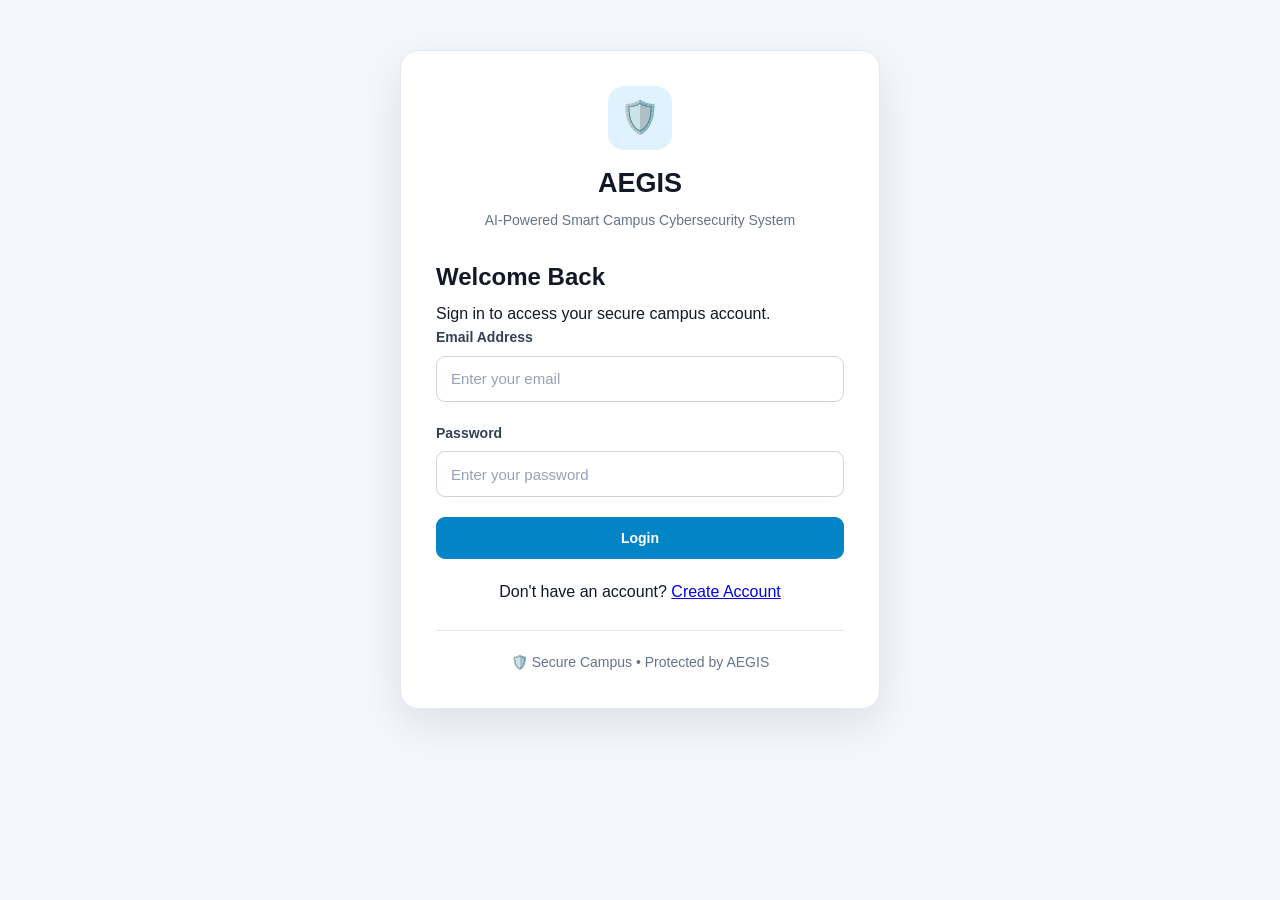
==== frontend/admin.html @ 4fd0487d "Initial AEGIS project" ====
<!DOCTYPE html>

<html lang="en">

<head>

```
<meta charset="UTF-8">

<meta
    name="viewport"
    content="width=device-width, initial-scale=1.0"
>

<title>AEGIS - Admin Dashboard</title>

<link
    rel="stylesheet"
    href="style.css"
>

<style>

    .admin-container {
        max-width: 1200px;
        margin: 30px auto;
    }

    .admin-header {
        margin-bottom: 25px;
    }

    .admin-header h1 {
        margin-bottom: 5px;
    }

    .admin-header p {
        color: #64748b;
    }

    .admin-stats {
        display: grid;

        grid-template-columns:
            repeat(4, 1fr);

        gap: 15px;

        margin-bottom: 25px;
    }

    .admin-stat {
        background: white;

        border: 1px solid #e2e8f0;

        border-radius: 12px;

        padding: 20px;

        box-shadow:
            0 5px 18px
            rgba(0,0,0,0.05);
    }

    .admin-stat-label {
        display: block;

        color: #64748b;

        font-size: 14px;

        margin-bottom: 8px;
    }

    .admin-stat-value {
        font-size: 28px;

        font-weight: 700;
    }

    .reports-table-wrapper {
        overflow-x: auto;
    }

    .reports-table {
        width: 100%;

        border-collapse: collapse;

        min-width: 850px;
    }

    .reports-table th,
    .reports-table td {

        padding: 13px;

        text-align: left;

        border-bottom:
            1px solid #e2e8f0;

        vertical-align: top;
    }

    .reports-table th {
        background: #f8fafc;

        font-size: 14px;
    }

    .reports-table td {
        font-size: 14px;
    }

    .description-cell {
        max-width: 300px;

        white-space: normal;

        line-height: 1.5;
    }

    .status-select {
        min-width: 140px;

        padding: 8px;

        border:
            1px solid #cbd5e1;

        border-radius: 7px;

        background: white;
    }

    .severity-badge,
    .status-badge {

        display: inline-block;

        padding: 5px 9px;

        border-radius: 20px;

        font-size: 12px;

        font-weight: 600;

        white-space: nowrap;
    }

    .severity-critical {
        background: #fee2e2;
        color: #991b1b;
    }

    .severity-high {
        background: #ffedd5;
        color: #9a3412;
    }

    .severity-medium {
        background: #fef3c7;
        color: #92400e;
    }

    .severity-low {
        background: #dcfce7;
        color: #166534;
    }

    .status-pending {
        background: #fef3c7;
        color: #92400e;
    }

    .status-investigating {
        background: #dbeafe;
        color: #1e40af;
    }

    .status-resolved {
        background: #dcfce7;
        color: #166534;
    }

    .status-rejected {
        background: #f1f5f9;
        color: #475569;
    }

    .action-button {
        padding: 7px 11px;

        border: none;

        border-radius: 7px;

        background: #0284c7;

        color: white;

        cursor: pointer;
    }

    .action-button:hover {
        background: #0369a1;
    }

    .action-button:disabled {
        opacity: 0.6;

        cursor: not-allowed;
    }

    .message-box {
        display: none;

        margin-bottom: 20px;

        padding: 14px;

        border-radius: 9px;
    }

    .success-message {
        background: #f0fdf4;

        border-left:
            4px solid #16a34a;

        color: #166534;
    }

    .error-message {
        background: #fef2f2;

        border-left:
            4px solid #dc2626;

        color: #991b1b;
    }

    .empty-state {
        text-align: center;

        padding: 40px;

        color: #64748b;
    }

    .quick-actions-grid {
        display: grid;

        grid-template-columns:
            repeat(3, 1fr);

        gap: 15px;
    }

    .quick-action-card {

        display: block;

        text-decoration: none;

        color: inherit;

        background: #f8fafc;

        border:
            1px solid #e2e8f0;

        border-radius: 10px;

        padding: 18px;

        transition: 0.2s;

    }

    .quick-action-card:hover {
        transform: translateY(-2px);

        border-color: #bae6fd;

        background: #eff6ff;
    }

    .quick-action-icon {
        font-size: 25px;

        margin-bottom: 8px;
    }

    @media (max-width: 850px) {

        .admin-stats {
            grid-template-columns:
                repeat(2, 1fr);
        }

        .quick-actions-grid {
            grid-template-columns: 1fr;
        }

    }

    @media (max-width: 500px) {

        .admin-stats {
            grid-template-columns: 1fr;
        }

    }

</style>
```

</head>

<body>

```
<!-- NAVIGATION -->

<nav class="navbar">

    <div class="nav-brand">

        <strong>AEGIS</strong>

    </div>


    <div class="nav-links">

        <a href="admin.html">
            Admin Dashboard
        </a>

        <a href="security-monitor.html">
            Security Monitor
        </a>

        <a href="alerts.html">
            Security Alerts
        </a>

        <a
            href="#"
            onclick="logout()"
        >
            Logout
        </a>

    </div>

</nav>


<!-- MAIN -->

<main class="container">

    <div class="admin-container">


        <!-- HEADER -->

        <div class="admin-header">

            <h1>
                🛡️ AEGIS Admin Dashboard
            </h1>

            <p>
                Monitor campus cybersecurity incidents
                and manage security reports.
            </p>

        </div>


        <!-- MESSAGE -->

        <div
            id="messageBox"
            class="message-box"
        ></div>


        <!-- STATISTICS -->

        <div class="admin-stats">


            <div class="admin-stat">

                <span class="admin-stat-label">
                    Total Reports
                </span>

                <div
                    id="totalReports"
                    class="admin-stat-value"
                >
                    0
                </div>

            </div>


            <div class="admin-stat">

                <span class="admin-stat-label">
                    Pending
                </span>

                <div
                    id="pendingReports"
                    class="admin-stat-value"
                >
                    0
                </div>

            </div>


            <div class="admin-stat">

                <span class="admin-stat-label">
                    High / Critical
                </span>

                <div
                    id="highReports"
                    class="admin-stat-value"
                >
                    0
                </div>

            </div>


            <div class="admin-stat">

                <span class="admin-stat-label">
                    Resolved
                </span>

                <div
                    id="resolvedReports"
                    class="admin-stat-value"
                >
                    0
                </div>

            </div>

        </div>


        <!-- QUICK ACTIONS -->

        <div class="card">

            <h2>
                Quick Actions
            </h2>


            <div class="quick-actions-grid">


                <a
                    href="security-monitor.html"
                    class="quick-action-card"
                >

                    <div class="quick-action-icon">
                        📊
                    </div>

                    <strong>
                        Security Monitor
                    </strong>

                    <p>
                        Monitor login events,
                        failed attempts and
                        security activity.
                    </p>

                </a>


                <a
                    href="alerts.html"
                    class="quick-action-card"
                >

                    <div class="quick-action-icon">
                        🔔
                    </div>

                    <strong>
                        Security Alerts
                    </strong>

                    <p>
                        Review security alerts
                        and threat notifications.
                    </p>

                </a>


                <a
                    href="dashboard.html"
                    class="quick-action-card"
                >

                    <div class="quick-action-icon">
                        👤
                    </div>

                    <strong>
                        Student Dashboard
                    </strong>

                    <p>
                        Open the student-facing
                        AEGIS dashboard.
                    </p>

                </a>

            </div>

        </div>


        <!-- INCIDENT REPORTS -->

        <div class="card">

            <div
                style="
                display:flex;
                justify-content:space-between;
                align-items:center;
                gap:10px;
                flex-wrap:wrap;
                "
            >

                <div>

                    <h2>
                        Incident Reports
                    </h2>

                    <p>
                        Review and manage reported
                        cybersecurity incidents.
                    </p>

                </div>


                <button
                    class="btn btn-primary"
                    onclick="loadReports()"
                >
                    🔄 Refresh
                </button>

            </div>


            <br>


            <div class="reports-table-wrapper">

                <table class="reports-table">

                    <thead>

                        <tr>

                            <th>
                                ID
                            </th>

                            <th>
                                User ID
                            </th>

                            <th>
                                Threat Type
                            </th>

                            <th>
                                Description
                            </th>

                            <th>
                                Severity
                            </th>

                            <th>
                                Status
                            </th>

                            <th>
                                Action
                            </th>

                        </tr>

                    </thead>


                    <tbody
                        id="reportsTableBody"
                    >

                        <tr>

                            <td
                                colspan="7"
                                class="empty-state"
                            >
                                Loading reports...
                            </td>

                        </tr>

                    </tbody>

                </table>

            </div>

        </div>


    </div>

</main>


<!-- FOOTER -->

<footer class="footer">

    <p>
        AEGIS — AI-Powered Smart Campus Cybersecurity System
    </p>

</footer>


<!-- JAVASCRIPT -->

<script>


    /* =========================================
       BACKEND
    ========================================= */

    const API_URL =
        "http://127.0.0.1:8000";


    /* =========================================
       ADMIN LOGIN CHECK
    ========================================= */

    const storedUser =
        localStorage.getItem(
            "aegisUser"
        );


    if (!storedUser) {

        window.location.href =
            "login.html";

    }


    let currentUser = null;


    try {

        currentUser =
            JSON.parse(
                storedUser
            );

    }

    catch (error) {

        localStorage.removeItem(
            "aegisUser"
        );

        localStorage.removeItem(
            "aegisUserId"
        );

        window.location.href =
            "login.html";

    }


    if (
        currentUser &&
        currentUser.role !== "admin"
    ) {

        alert(
            "Administrator access required."
        );

        window.location.href =
            "dashboard.html";

    }


    /* =========================================
       MESSAGE
    ========================================= */

    function showMessage(
        text,
        type
    ) {

        const box =
            document.getElementById(
                "messageBox"
            );


        box.style.display =
            "block";


        box.className =
            "message-box " +
            (
                type === "success"
                    ? "success-message"
                    : "error-message"
            );


        box.innerHTML =
            text;


        setTimeout(
            function() {

                box.style.display =
                    "none";

            },
            4000
        );

    }


    /* =========================================
       ESCAPE HTML
    ========================================= */

    function escapeHTML(value) {

        return String(value)

            .replace(
                /&/g,
                "&amp;"
            )

            .replace(
                /</g,
                "&lt;"
            )

            .replace(
                />/g,
                "&gt;"
            )

            .replace(
                /"/g,
                "&quot;"
            )

            .replace(
                /'/g,
                "&#039;"
            );

    }


    /* =========================================
       SEVERITY CLASS
    ========================================= */

    function getSeverityClass(
        severity
    ) {

        return (
            "severity-" +
            String(severity || "medium")
                .toLowerCase()
        );

    }


    /* =========================================
       STATUS CLASS
    ========================================= */

    function getStatusClass(
        status
    ) {

        return (
            "status-" +
            String(status || "pending")
                .toLowerCase()
                .replace(
                    /\s+/g,
                    "-"
                )
        );

    }


    /* =========================================
       LOAD REPORTS
    ========================================= */

    async function loadReports() {

        const tbody =
            document.getElementById(
                "reportsTableBody"
            );


        tbody.innerHTML = `

            <tr>

                <td
                    colspan="7"
                    class="empty-state"
                >
                    Loading incident reports...
                </td>

            </tr>

        `;


        try {


            const response =
                await fetch(
                    `${API_URL}/threat-reports`
                );


            const data =
                await response.json();


            if (!response.ok) {

                throw new Error(
                    data.detail ||
                    "Failed to load reports."
                );

            }


            const reports =
                Array.isArray(data)
                    ? data
                    : (
                        data.reports || []
                    );


            updateStatistics(
                reports
            );


            renderReports(
                reports
            );


        }

        catch (error) {

            console.error(
                "Load reports error:",
                error
            );


            tbody.innerHTML = `

                <tr>

                    <td
                        colspan="7"
                        class="empty-state"
                    >
                        ❌ Unable to load reports.
                        Make sure the AEGIS backend is running.
                    </td>

                </tr>

            `;


            showMessage(
                escapeHTML(
                    error.message
                ),
                "error"
            );

        }

    }


    /* =========================================
       UPDATE STATISTICS
    ========================================= */

    function updateStatistics(
        reports
    ) {


        const total =
            reports.length;


        const pending =
            reports.filter(
                report =>
                    String(
                        report.status
                    ).toLowerCase()
                    === "pending"
            ).length;


        const high =
            reports.filter(
                report => {

                    const severity =
                        String(
                            report.severity ||
                            ""
                        ).toLowerCase();

                    return (
                        severity === "high" ||
                        severity === "critical"
                    );

                }
            ).length;


        const resolved =
            reports.filter(
                report =>
                    String(
                        report.status
                    ).toLowerCase()
                    === "resolved"
            ).length;


        document.getElementById(
            "totalReports"
        ).textContent = total;


        document.getElementById(
            "pendingReports"
        ).textContent = pending;


        document.getElementById(
            "highReports"
        ).textContent = high;


        document.getElementById(
            "resolvedReports"
        ).textContent = resolved;

    }


    /* =========================================
       RENDER REPORTS
    ========================================= */

    function renderReports(
        reports
    ) {


        const tbody =
            document.getElementById(
                "reportsTableBody"
            );


        if (
            !reports ||
            reports.length === 0
        ) {

            tbody.innerHTML = `

                <tr>

                    <td
                        colspan="7"
                        class="empty-state"
                    >
                        No incident reports found.
                    </td>

                </tr>

            `;

            return;

        }


        reports.sort(
            function(a, b) {

                return (
                    Number(b.id || 0) -
                    Number(a.id || 0)
                );

            }
        );


        tbody.innerHTML =
            reports.map(
                function(report) {


                    const id =
                        report.id ??
                        report.report_id ??
                        "";


                    const userId =
                        report.user_id ??
                        report.userId ??
                        "";


                    const threatType =
                        report.threat_type ??
                        report.threatType ??
                        "Unknown";


                    const description =
                        report.description ??
                        "No description";


                    const severity =
                        report.severity ??
                        "Medium";


                    const status =
                        report.status ??
                        "Pending";


                    return `

                        <tr>

                            <td>
                                <strong>
                                    #${escapeHTML(
                                        String(id)
                                    )}
                                </strong>
                            </td>


                            <td>
                                ${escapeHTML(
                                    String(userId)
                                )}
                            </td>


                            <td>
                                ${escapeHTML(
                                    String(
                                        threatType
                                    )
                                )}
                            </td>


                            <td
                                class="description-cell"
                            >
                                ${escapeHTML(
                                    String(
                                        description
                                    )
                                )}
                            </td>


                            <td>

                                <span
                                    class="severity-badge ${getSeverityClass(
                                        severity
                                    )}"
                                >
                                    ${escapeHTML(
                                        String(
                                            severity
                                        )
                                    )}
                                </span>

                            </td>


                            <td>

                                <span
                                    class="status-badge ${getStatusClass(
                                        status
                                    )}"
                                >
                                    ${escapeHTML(
                                        String(
                                            status
                                        )
                                    )}
                                </span>

                            </td>


                            <td>

                                <select
                                    class="status-select"
                                    id="status-${escapeHTML(
                                        String(id)
                                    )}"
                                >

                                    <option
                                        value="Pending"
                                        ${
                                            String(
                                                status
                                            ).toLowerCase()
                                            === "pending"
                                                ? "selected"
                                                : ""
                                        }
                                    >
                                        Pending
                                    </option>


                                    <option
                                        value="Investigating"
                                        ${
                                            String(
                                                status
                                            ).toLowerCase()
                                            === "investigating"
                                                ? "selected"
                                                : ""
                                        }
                                    >
                                        Investigating
                                    </option>


                                    <option
                                        value="Resolved"
                                        ${
                                            String(
                                                status
                                            ).toLowerCase()
                                            === "resolved"
                                                ? "selected"
                                                : ""
                                        }
                                    >
                                        Resolved
                                    </option>


                                    <option
                                        value="Rejected"
                                        ${
                                            String(
                                                status
                                            ).toLowerCase()
                                            === "rejected"
                                                ? "selected"
                                                : ""
                                        }
                                    >
                                        Rejected
                                    </option>

                                </select>


                                <br><br>


                                <button
                                    class="action-button"
                                    onclick="updateStatus(${Number(id)})"
                                >
                                    Update
                                </button>

                            </td>

                        </tr>

                    `;

                }
            )
            .join("");

    }


    /* =========================================
       UPDATE STATUS
    ========================================= */

    async function updateStatus(
        reportId
    ) {


        const select =
            document.getElementById(
                `status-${reportId}`
            );


        if (!select) {

            return;

        }


        const newStatus =
            select.value;


        try {


            const response =
                await fetch(
                    `${API_URL}/threat-report/${reportId}/status?status=${encodeURIComponent(newStatus)}`,
                    {
                        method: "PUT"
                    }
                );


            const data =
                await response.json();


            if (!response.ok) {

                throw new Error(
                    data.detail ||
                    "Failed to update report status."
                );

            }


            showMessage(
                `✅ Report #${reportId} status updated to ${escapeHTML(newStatus)}.`,
                "success"
            );


            await loadReports();


        }

        catch (error) {

            console.error(
                "Update status error:",
                error
            );


            showMessage(
                `❌ ${escapeHTML(error.message)}`,
                "error"
            );

        }

    }


    /* =========================================
       LOGOUT
    ========================================= */

    function logout() {

        localStorage.removeItem(
            "aegisUser"
        );


        localStorage.removeItem(
            "aegisUserId"
        );


        window.location.href =
            "login.html";

    }


    /* =========================================
       INITIAL LOAD
    ========================================= */

    loadReports();

</script>
```

</body>

</html>
---- frontend/style.css ----
/* =========================================
   AEGIS - GLOBAL STYLE
========================================= */

* {
    margin: 0;
    padding: 0;
    box-sizing: border-box;
}

html {
    scroll-behavior: smooth;
}

body {
    font-family:
        "Segoe UI",
        Arial,
        sans-serif;

    background: #f4f7fb;

    color: #111827;

    min-height: 100vh;

    line-height: 1.6;
}


/* =========================================
   VARIABLES
========================================= */

:root {

    --primary: #0284c7;
    --primary-dark: #0369a1;
    --primary-light: #38bdf8;

    --navy: #111827;

    --background: #f4f7fb;
    --card: #ffffff;

    --text: #111827;
    --text-secondary: #64748b;

    --border: #e2e8f0;

    --success: #16a34a;
    --danger: #dc2626;
    --warning: #d97706;

    --shadow:
        0 10px 30px rgba(15, 23, 42, 0.08);

    --radius: 14px;
}


/* =========================================
   NAVBAR
========================================= */

.navbar {

    width: 100%;

    background: #ffffff;

    border-bottom:
        1px solid var(--border);

    position: sticky;

    top: 0;

    z-index: 1000;
}


.nav-container {

    width: min(
        1200px,
        calc(100% - 40px)
    );

    min-height: 70px;

    margin: auto;

    display: flex;

    align-items: center;

    justify-content: space-between;

    gap: 25px;
}


.logo {

    color: var(--navy);

    text-decoration: none;

    font-size: 22px;

    font-weight: 800;

    white-space: nowrap;
}


.nav-links {

    display: flex;

    align-items: center;

    justify-content: flex-end;

    gap: 8px;

    flex-wrap: wrap;
}


.nav-links a {

    text-decoration: none;

    color: #475569;

    font-size: 14px;

    font-weight: 600;

    padding: 9px 12px;

    border-radius: 8px;

    transition: 0.2s;
}


.nav-links a:hover {

    color: var(--primary);

    background: #f0f9ff;
}


.nav-links a.active {

    color: var(--primary);

    background: #e0f2fe;
}


/* =========================================
   CONTAINER
========================================= */

.container {

    width: min(
        1200px,
        calc(100% - 40px)
    );

    margin: 0 auto;
}


/* =========================================
   MAIN
========================================= */

main {

    min-height: calc(
        100vh - 140px
    );
}


/* =========================================
   PAGE HEADER
========================================= */

.page-header {

    padding: 45px 0 30px;
}


.page-header h1 {

    font-size: 34px;

    line-height: 1.2;

    margin-bottom: 10px;
}


.page-header p {

    color: var(--text-secondary);

    max-width: 760px;

    font-size: 16px;
}


/* =========================================
   HEADINGS
========================================= */

h1,
h2,
h3,
h4 {

    color: var(--text);

    line-height: 1.3;
}


h2 {

    font-size: 24px;

    margin-bottom: 8px;
}


h3 {

    font-size: 18px;

    margin-bottom: 8px;
}


h4 {

    font-size: 16px;

    margin:
        20px 0 8px;
}


.text-secondary {

    color:
        var(--text-secondary);
}


/* =========================================
   CARD
========================================= */

.card {

    background:
        var(--card);

    border:
        1px solid var(--border);

    border-radius:
        var(--radius);

    padding: 28px;

    margin-bottom: 25px;

    box-shadow:
        var(--shadow);
}


.section-header {

    display: flex;

    justify-content: space-between;

    align-items: flex-start;

    gap: 20px;

    margin-bottom: 22px;
}


/* =========================================
   FORMS
========================================= */

.form-group {

    margin-bottom: 20px;
}


.form-group label {

    display: block;

    margin-bottom: 7px;

    font-size: 14px;

    font-weight: 700;

    color: #334155;
}


input,
textarea,
select {

    width: 100%;

    border:
        1px solid #cbd5e1;

    border-radius: 9px;

    background: #ffffff;

    color: #111827;

    font-size: 15px;

    padding: 12px 14px;

    outline: none;

    transition:
        border-color 0.2s,
        box-shadow 0.2s;
}


input {

    min-height: 46px;
}


textarea {

    min-height: 130px;

    resize: vertical;
}


select {

    min-height: 46px;
}


input:focus,
textarea:focus,
select:focus {

    border-color:
        var(--primary);

    box-shadow:
        0 0 0 3px
        rgba(2, 132, 199, 0.12);
}


input::placeholder,
textarea::placeholder {

    color: #94a3b8;
}


/* =========================================
   BUTTONS
========================================= */

.btn {

    display: inline-flex;

    align-items: center;

    justify-content: center;

    gap: 7px;

    min-height: 42px;

    padding:
        9px 17px;

    border-radius: 9px;

    border: 1px solid transparent;

    font-size: 14px;

    font-weight: 700;

    text-decoration: none;

    cursor: pointer;

    transition: 0.2s;

    white-space: nowrap;
}


.btn:disabled {

    opacity: 0.6;

    cursor: not-allowed;
}


.btn-primary {

    background:
        var(--primary);

    color: #ffffff;

    border-color:
        var(--primary);
}


.btn-primary:hover {

    background:
        var(--primary-dark);

    border-color:
        var(--primary-dark);
}


.btn-outline {

    background: #ffffff;

    color:
        var(--primary);

    border-color:
        #bae6fd;
}


.btn-outline:hover {

    background:
        #f0f9ff;
}


.btn-full {

    width: 100%;
}


/* =========================================
   STATS
========================================= */

.stats-grid {

    display: grid;

    grid-template-columns:
        repeat(4, 1fr);

    gap: 16px;

    margin-bottom: 25px;
}


.stat-card {

    background:
        #ffffff;

    border:
        1px solid var(--border);

    border-radius:
        12px;

    padding: 20px;

    min-width: 0;
}


.stat-label {

    display: block;

    color:
        var(--text-secondary);

    font-size: 13px;

    font-weight: 600;

    margin-bottom: 6px;
}


.stat-card strong {

    font-size: 21px;

    word-break: break-word;
}


/* =========================================
   QUICK ACTIONS
========================================= */

.quick-actions {

    display: grid;

    grid-template-columns:
        repeat(4, 1fr);

    gap: 16px;

    margin:
        15px 0 35px;
}


.quick-action {

    display: block;

    background: #ffffff;

    border:
        1px solid var(--border);

    border-radius:
        var(--radius);

    padding: 22px;

    text-decoration: none;

    color: var(--text);

    transition:
        transform 0.2s,
        box-shadow 0.2s,
        border-color 0.2s;

    box-shadow:
        0 4px 15px
        rgba(15, 23, 42, 0.04);
}


.quick-action:hover {

    transform:
        translateY(-3px);

    border-color:
        #bae6fd;

    box-shadow:
        var(--shadow);
}


.quick-action-icon {

    display: block;

    font-size: 30px;

    margin-bottom: 12px;
}


.quick-action strong {

    display: block;

    font-size: 17px;

    margin-bottom: 5px;
}


.quick-action p {

    color:
        var(--text-secondary);

    font-size: 14px;
}


/* =========================================
   REPORT CARD
========================================= */

.report-card {

    border:
        1px solid var(--border);

    border-radius:
        12px;

    padding: 20px;

    margin-bottom: 15px;

    background:
        #ffffff;
}


.report-box {

    background:
        #f8fafc;

    border:
        1px solid var(--border);

    border-radius:
        10px;

    padding: 17px;

    margin-top: 15px;
}


.report-box p {

    margin-top: 5px;

    color:
        #475569;
}


/* =========================================
   SEVERITY
========================================= */

.severity {

    display: inline-flex;

    align-items: center;

    justify-content: center;

    padding:
        5px 11px;

    border-radius:
        999px;

    font-size: 12px;

    font-weight: 800;

    white-space: nowrap;
}


.severity.critical {

    color:
        #991b1b;

    background:
        #fee2e2;
}


.severity.high {

    color:
        #9a3412;

    background:
        #ffedd5;
}


.severity.medium {

    color:
        #92400e;

    background:
        #fef3c7;
}


.severity.low {

    color:
        #166534;

    background:
        #dcfce7;
}


.severity.unknown {

    color:
        #475569;

    background:
        #f1f5f9;
}


/* =========================================
   STATUS
========================================= */

.status {

    display: inline-flex;

    padding:
        5px 10px;

    border-radius:
        999px;

    font-size: 12px;

    font-weight: 700;
}


.status.pending {

    background:
        #fef3c7;

    color:
        #92400e;
}


.status.resolved {

    background:
        #dcfce7;

    color:
        #166534;
}


/* =========================================
   MESSAGE
========================================= */

.message {

    padding:
        12px 15px;

    border-radius:
        9px;

    margin-top: 18px;

    font-size: 14px;

    font-weight: 600;
}


.message.success {

    color:
        #166534;

    background:
        #dcfce7;

    border:
        1px solid #bbf7d0;
}


.message.error {

    color:
        #991b1b;

    background:
        #fee2e2;

    border:
        1px solid #fecaca;
}


/* =========================================
   ALERT BOX
========================================= */

.alert-box {

    padding:
        15px 17px;

    border-radius:
        10px;

    margin:
        18px 0;
}


.alert-box.warning {

    background:
        #fffbeb;

    border:
        1px solid #fde68a;

    color:
        #78350f;
}


.alert-box p {

    margin-top: 5px;
}


/* =========================================
   EMPTY
========================================= */

.empty {

    text-align: center;

    padding:
        35px 20px;

    color:
        var(--text-secondary);

    border:
        1px dashed #cbd5e1;

    border-radius:
        10px;

    background:
        #f8fafc;
}


.empty p {

    margin-bottom: 15px;
}


/* =========================================
   AUTH PAGE
========================================= */

.auth-page {

    min-height:
        calc(100vh - 140px);

    display: flex;

    justify-content: center;

    align-items: flex-start;

    padding:
        50px 20px;
}


.auth-card {

    width: 100%;

    max-width: 480px;

    background:
        #ffffff;

    border:
        1px solid var(--border);

    border-radius:
        18px;

    padding:
        35px;

    box-shadow:
        0 15px 45px
        rgba(15, 23, 42, 0.10);
}


.auth-header {

    text-align: center;

    margin-bottom: 30px;
}


.auth-icon {

    width: 64px;

    height: 64px;

    margin:
        0 auto 16px;

    display: flex;

    align-items: center;

    justify-content: center;

    border-radius:
        16px;

    background:
        #e0f2fe;

    font-size: 32px;
}


.auth-header h1 {

    font-size: 27px;

    margin-bottom: 8px;
}


.auth-header p {

    color:
        var(--text-secondary);

    font-size: 14px;
}


.auth-footer {

    text-align: center;

    margin-top: 25px;

    padding-top: 20px;

    border-top:
        1px solid var(--border);
}


.auth-footer p {

    color:
        var(--text-secondary);

    font-size: 14px;
}


.auth-footer a {

    color:
        var(--primary);

    font-weight: 700;

    text-decoration: none;
}


.auth-footer a:hover {

    text-decoration: underline;
}


/* =========================================
   HERO
========================================= */

.hero {

    padding:
        80px 0;

    text-align: center;
}


.hero h1 {

    font-size:
        clamp(38px, 6vw, 64px);

    margin-bottom: 18px;
}


.hero p {

    max-width: 760px;

    margin:
        0 auto 28px;

    color:
        var(--text-secondary);

    font-size: 18px;
}


.hero-actions {

    display: flex;

    justify-content: center;

    gap: 12px;

    flex-wrap: wrap;
}


/* =========================================
   FEATURES
========================================= */

.security-grid {

    display: grid;

    grid-template-columns:
        repeat(3, 1fr);

    gap: 18px;

    margin:
        30px 0 50px;
}


.feature-card {

    background:
        #ffffff;

    border:
        1px solid var(--border);

    border-radius:
        var(--radius);

    padding: 25px;

    box-shadow:
        0 4px 15px
        rgba(15, 23, 42, 0.04);
}


.feature-card-icon {

    font-size: 30px;

    margin-bottom: 12px;
}


/* =========================================
   FOOTER
========================================= */

.footer {

    background:
        var(--navy);

    color:
        #cbd5e1;

    margin-top:
        45px;

    padding:
        28px 0;

    text-align: center;

    font-size: 13px;
}


.footer p {

    margin:
        4px 0;
}


/* =========================================
   LISTS
========================================= */

ul {

    padding-left: 22px;
}


li {

    margin-bottom: 7px;

    color:
        #475569;
}


/* =========================================
   RESPONSIVE - TABLET
========================================= */

@media (max-width: 900px) {

    .stats-grid {

        grid-template-columns:
            repeat(2, 1fr);

    }


    .quick-actions {

        grid-template-columns:
            repeat(2, 1fr);

    }


    .security-grid {

        grid-template-columns:
            repeat(2, 1fr);

    }


    .nav-container {

        flex-direction: column;

        padding:
            15px 0;

    }


    .nav-links {

        justify-content: center;

    }

}


/* =========================================
   RESPONSIVE - MOBILE
========================================= */

@media (max-width: 600px) {

    .container {

        width:
            calc(100% - 24px);

    }


    .nav-container {

        width:
            calc(100% - 24px);

    }


    .nav-links {

        width: 100%;

        gap: 4px;

    }


    .nav-links a {

        font-size: 12px;

        padding:
            7px 8px;

    }


    .nav-links .btn {

        font-size: 12px;

        padding:
            7px 10px;

    }


    .page-header {

        padding:
            30px 0 20px;

    }


    .page-header h1 {

        font-size: 27px;

    }


    .card {

        padding: 20px;

    }


    .section-header {

        flex-direction: column;

    }


    .stats-grid {

        grid-template-columns:
            1fr;

    }


    .quick-actions {

        grid-template-columns:
            1fr;

    }


    .security-grid {

        grid-template-columns:
            1fr;

    }


    .auth-page {

        padding:
            25px 12px;

    }


    .auth-card {

        padding:
            25px 20px;

        border-radius:
            14px;

    }


    .auth-header h1 {

        font-size: 24px;

    }


    .hero {

        padding:
            50px 0;

    }


    .hero h1 {

        font-size: 38px;

    }


    .hero p {

        font-size: 15px;

    }

}
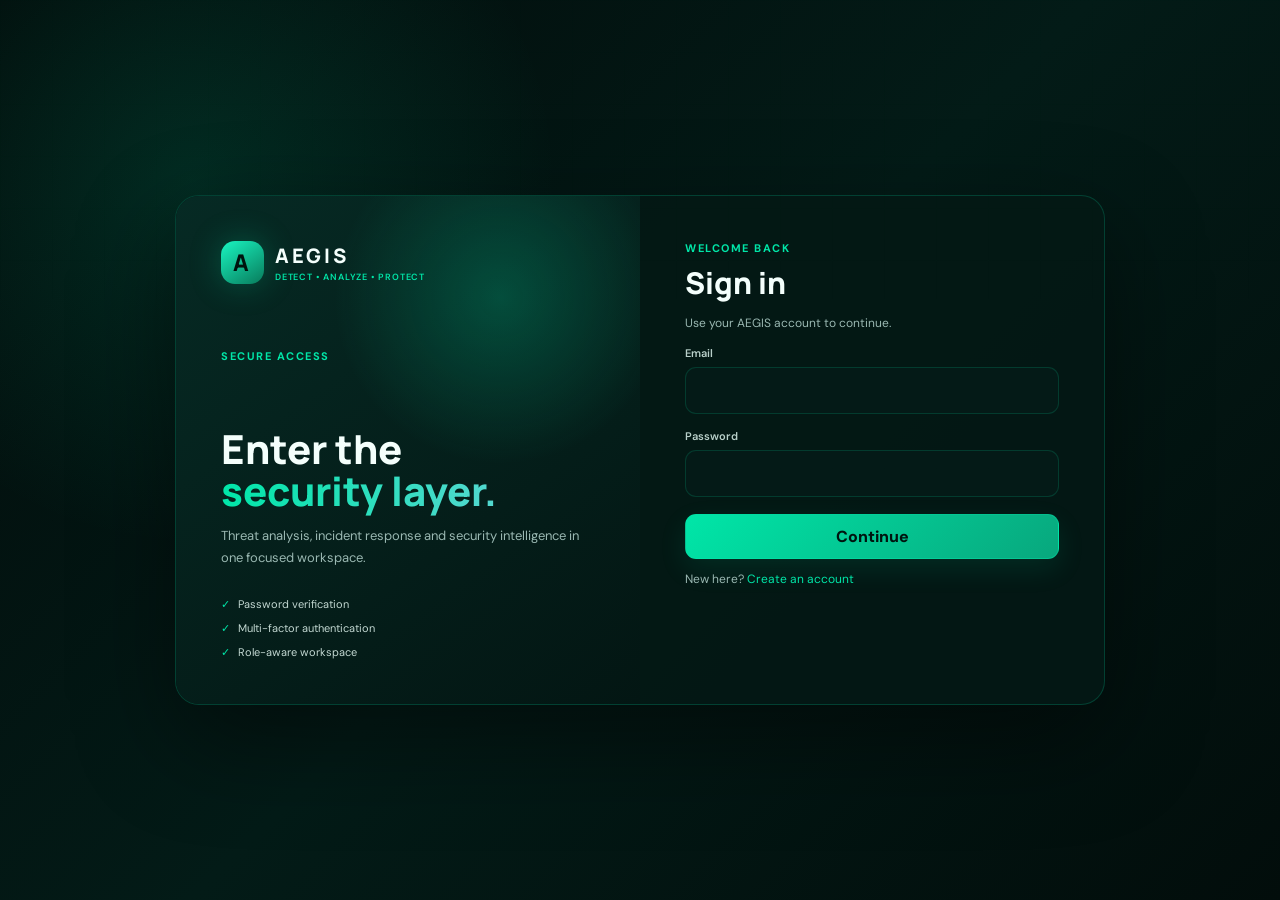
==== commit 5a27f6c0: "Security upgrade: JWT authentication, MFA and protected APIs" ====
--- a/frontend/admin.html
+++ b/frontend/admin.html
@@ -1,1415 +1,31 @@
-<!DOCTYPE html>
-
-<html lang="en">
-
-<head>
-
-```
-<meta charset="UTF-8">
-
-<meta
-    name="viewport"
-    content="width=device-width, initial-scale=1.0"
->
-
-<title>AEGIS - Admin Dashboard</title>
-
-<link
-    rel="stylesheet"
-    href="style.css"
->
-
-<style>
-
-    .admin-container {
-        max-width: 1200px;
-        margin: 30px auto;
-    }
-
-    .admin-header {
-        margin-bottom: 25px;
-    }
-
-    .admin-header h1 {
-        margin-bottom: 5px;
-    }
-
-    .admin-header p {
-        color: #64748b;
-    }
-
-    .admin-stats {
-        display: grid;
-
-        grid-template-columns:
-            repeat(4, 1fr);
-
-        gap: 15px;
-
-        margin-bottom: 25px;
-    }
-
-    .admin-stat {
-        background: white;
-
-        border: 1px solid #e2e8f0;
-
-        border-radius: 12px;
-
-        padding: 20px;
-
-        box-shadow:
-            0 5px 18px
-            rgba(0,0,0,0.05);
-    }
-
-    .admin-stat-label {
-        display: block;
-
-        color: #64748b;
-
-        font-size: 14px;
-
-        margin-bottom: 8px;
-    }
-
-    .admin-stat-value {
-        font-size: 28px;
-
-        font-weight: 700;
-    }
-
-    .reports-table-wrapper {
-        overflow-x: auto;
-    }
-
-    .reports-table {
-        width: 100%;
-
-        border-collapse: collapse;
-
-        min-width: 850px;
-    }
-
-    .reports-table th,
-    .reports-table td {
-
-        padding: 13px;
-
-        text-align: left;
-
-        border-bottom:
-            1px solid #e2e8f0;
-
-        vertical-align: top;
-    }
-
-    .reports-table th {
-        background: #f8fafc;
-
-        font-size: 14px;
-    }
-
-    .reports-table td {
-        font-size: 14px;
-    }
-
-    .description-cell {
-        max-width: 300px;
-
-        white-space: normal;
-
-        line-height: 1.5;
-    }
-
-    .status-select {
-        min-width: 140px;
-
-        padding: 8px;
-
-        border:
-            1px solid #cbd5e1;
-
-        border-radius: 7px;
-
-        background: white;
-    }
-
-    .severity-badge,
-    .status-badge {
-
-        display: inline-block;
-
-        padding: 5px 9px;
-
-        border-radius: 20px;
-
-        font-size: 12px;
-
-        font-weight: 600;
-
-        white-space: nowrap;
-    }
-
-    .severity-critical {
-        background: #fee2e2;
-        color: #991b1b;
-    }
-
-    .severity-high {
-        background: #ffedd5;
-        color: #9a3412;
-    }
-
-    .severity-medium {
-        background: #fef3c7;
-        color: #92400e;
-    }
-
-    .severity-low {
-        background: #dcfce7;
-        color: #166534;
-    }
-
-    .status-pending {
-        background: #fef3c7;
-        color: #92400e;
-    }
-
-    .status-investigating {
-        background: #dbeafe;
-        color: #1e40af;
-    }
-
-    .status-resolved {
-        background: #dcfce7;
-        color: #166534;
-    }
-
-    .status-rejected {
-        background: #f1f5f9;
-        color: #475569;
-    }
-
-    .action-button {
-        padding: 7px 11px;
-
-        border: none;
-
-        border-radius: 7px;
-
-        background: #0284c7;
-
-        color: white;
-
-        cursor: pointer;
-    }
-
-    .action-button:hover {
-        background: #0369a1;
-    }
-
-    .action-button:disabled {
-        opacity: 0.6;
-
-        cursor: not-allowed;
-    }
-
-    .message-box {
-        display: none;
-
-        margin-bottom: 20px;
-
-        padding: 14px;
-
-        border-radius: 9px;
-    }
-
-    .success-message {
-        background: #f0fdf4;
-
-        border-left:
-            4px solid #16a34a;
-
-        color: #166534;
-    }
-
-    .error-message {
-        background: #fef2f2;
-
-        border-left:
-            4px solid #dc2626;
-
-        color: #991b1b;
-    }
-
-    .empty-state {
-        text-align: center;
-
-        padding: 40px;
-
-        color: #64748b;
-    }
-
-    .quick-actions-grid {
-        display: grid;
-
-        grid-template-columns:
-            repeat(3, 1fr);
-
-        gap: 15px;
-    }
-
-    .quick-action-card {
-
-        display: block;
-
-        text-decoration: none;
-
-        color: inherit;
-
-        background: #f8fafc;
-
-        border:
-            1px solid #e2e8f0;
-
-        border-radius: 10px;
-
-        padding: 18px;
-
-        transition: 0.2s;
-
-    }
-
-    .quick-action-card:hover {
-        transform: translateY(-2px);
-
-        border-color: #bae6fd;
-
-        background: #eff6ff;
-    }
-
-    .quick-action-icon {
-        font-size: 25px;
-
-        margin-bottom: 8px;
-    }
-
-    @media (max-width: 850px) {
-
-        .admin-stats {
-            grid-template-columns:
-                repeat(2, 1fr);
-        }
-
-        .quick-actions-grid {
-            grid-template-columns: 1fr;
-        }
-
-    }
-
-    @media (max-width: 500px) {
-
-        .admin-stats {
-            grid-template-columns: 1fr;
-        }
-
-    }
-
-</style>
-```
-
-</head>
-
-<body>
-
-```
-<!-- NAVIGATION -->
-
-<nav class="navbar">
-
-    <div class="nav-brand">
-
-        <strong>AEGIS</strong>
-
-    </div>
-
-
-    <div class="nav-links">
-
-        <a href="admin.html">
-            Admin Dashboard
-        </a>
-
-        <a href="security-monitor.html">
-            Security Monitor
-        </a>
-
-        <a href="alerts.html">
-            Security Alerts
-        </a>
-
-        <a
-            href="#"
-            onclick="logout()"
-        >
-            Logout
-        </a>
-
-    </div>
-
-</nav>
-
-
-<!-- MAIN -->
-
-<main class="container">
-
-    <div class="admin-container">
-
-
-        <!-- HEADER -->
-
-        <div class="admin-header">
-
-            <h1>
-                🛡️ AEGIS Admin Dashboard
-            </h1>
-
-            <p>
-                Monitor campus cybersecurity incidents
-                and manage security reports.
-            </p>
-
-        </div>
-
-
-        <!-- MESSAGE -->
-
-        <div
-            id="messageBox"
-            class="message-box"
-        ></div>
-
-
-        <!-- STATISTICS -->
-
-        <div class="admin-stats">
-
-
-            <div class="admin-stat">
-
-                <span class="admin-stat-label">
-                    Total Reports
-                </span>
-
-                <div
-                    id="totalReports"
-                    class="admin-stat-value"
-                >
-                    0
-                </div>
-
-            </div>
-
-
-            <div class="admin-stat">
-
-                <span class="admin-stat-label">
-                    Pending
-                </span>
-
-                <div
-                    id="pendingReports"
-                    class="admin-stat-value"
-                >
-                    0
-                </div>
-
-            </div>
-
-
-            <div class="admin-stat">
-
-                <span class="admin-stat-label">
-                    High / Critical
-                </span>
-
-                <div
-                    id="highReports"
-                    class="admin-stat-value"
-                >
-                    0
-                </div>
-
-            </div>
-
-
-            <div class="admin-stat">
-
-                <span class="admin-stat-label">
-                    Resolved
-                </span>
-
-                <div
-                    id="resolvedReports"
-                    class="admin-stat-value"
-                >
-                    0
-                </div>
-
-            </div>
-
-        </div>
-
-
-        <!-- QUICK ACTIONS -->
-
-        <div class="card">
-
-            <h2>
-                Quick Actions
-            </h2>
-
-
-            <div class="quick-actions-grid">
-
-
-                <a
-                    href="security-monitor.html"
-                    class="quick-action-card"
-                >
-
-                    <div class="quick-action-icon">
-                        📊
-                    </div>
-
-                    <strong>
-                        Security Monitor
-                    </strong>
-
-                    <p>
-                        Monitor login events,
-                        failed attempts and
-                        security activity.
-                    </p>
-
-                </a>
-
-
-                <a
-                    href="alerts.html"
-                    class="quick-action-card"
-                >
-
-                    <div class="quick-action-icon">
-                        🔔
-                    </div>
-
-                    <strong>
-                        Security Alerts
-                    </strong>
-
-                    <p>
-                        Review security alerts
-                        and threat notifications.
-                    </p>
-
-                </a>
-
-
-                <a
-                    href="dashboard.html"
-                    class="quick-action-card"
-                >
-
-                    <div class="quick-action-icon">
-                        👤
-                    </div>
-
-                    <strong>
-                        Student Dashboard
-                    </strong>
-
-                    <p>
-                        Open the student-facing
-                        AEGIS dashboard.
-                    </p>
-
-                </a>
-
-            </div>
-
-        </div>
-
-
-        <!-- INCIDENT REPORTS -->
-
-        <div class="card">
-
-            <div
-                style="
-                display:flex;
-                justify-content:space-between;
-                align-items:center;
-                gap:10px;
-                flex-wrap:wrap;
-                "
-            >
-
-                <div>
-
-                    <h2>
-                        Incident Reports
-                    </h2>
-
-                    <p>
-                        Review and manage reported
-                        cybersecurity incidents.
-                    </p>
-
-                </div>
-
-
-                <button
-                    class="btn btn-primary"
-                    onclick="loadReports()"
-                >
-                    🔄 Refresh
-                </button>
-
-            </div>
-
-
-            <br>
-
-
-            <div class="reports-table-wrapper">
-
-                <table class="reports-table">
-
-                    <thead>
-
-                        <tr>
-
-                            <th>
-                                ID
-                            </th>
-
-                            <th>
-                                User ID
-                            </th>
-
-                            <th>
-                                Threat Type
-                            </th>
-
-                            <th>
-                                Description
-                            </th>
-
-                            <th>
-                                Severity
-                            </th>
-
-                            <th>
-                                Status
-                            </th>
-
-                            <th>
-                                Action
-                            </th>
-
-                        </tr>
-
-                    </thead>
-
-
-                    <tbody
-                        id="reportsTableBody"
-                    >
-
-                        <tr>
-
-                            <td
-                                colspan="7"
-                                class="empty-state"
-                            >
-                                Loading reports...
-                            </td>
-
-                        </tr>
-
-                    </tbody>
-
-                </table>
-
-            </div>
-
-        </div>
-
-
-    </div>
-
-</main>
-
-
-<!-- FOOTER -->
-
-<footer class="footer">
-
-    <p>
-        AEGIS — AI-Powered Smart Campus Cybersecurity System
-    </p>
-
-</footer>
-
-
-<!-- JAVASCRIPT -->
-
-<script>
-
-
-    /* =========================================
-       BACKEND
-    ========================================= */
-
-    const API_URL =
-        "http://127.0.0.1:8000";
-
-
-    /* =========================================
-       ADMIN LOGIN CHECK
-    ========================================= */
-
-    const storedUser =
-        localStorage.getItem(
-            "aegisUser"
-        );
-
-
-    if (!storedUser) {
-
-        window.location.href =
-            "login.html";
-
-    }
-
-
-    let currentUser = null;
-
-
-    try {
-
-        currentUser =
-            JSON.parse(
-                storedUser
-            );
-
-    }
-
-    catch (error) {
-
-        localStorage.removeItem(
-            "aegisUser"
-        );
-
-        localStorage.removeItem(
-            "aegisUserId"
-        );
-
-        window.location.href =
-            "login.html";
-
-    }
-
-
-    if (
-        currentUser &&
-        currentUser.role !== "admin"
-    ) {
-
-        alert(
-            "Administrator access required."
-        );
-
-        window.location.href =
-            "dashboard.html";
-
-    }
-
-
-    /* =========================================
-       MESSAGE
-    ========================================= */
-
-    function showMessage(
-        text,
-        type
-    ) {
-
-        const box =
-            document.getElementById(
-                "messageBox"
-            );
-
-
-        box.style.display =
-            "block";
-
-
-        box.className =
-            "message-box " +
-            (
-                type === "success"
-                    ? "success-message"
-                    : "error-message"
-            );
-
-
-        box.innerHTML =
-            text;
-
-
-        setTimeout(
-            function() {
-
-                box.style.display =
-                    "none";
-
-            },
-            4000
-        );
-
-    }
-
-
-    /* =========================================
-       ESCAPE HTML
-    ========================================= */
-
-    function escapeHTML(value) {
-
-        return String(value)
-
-            .replace(
-                /&/g,
-                "&amp;"
-            )
-
-            .replace(
-                /</g,
-                "&lt;"
-            )
-
-            .replace(
-                />/g,
-                "&gt;"
-            )
-
-            .replace(
-                /"/g,
-                "&quot;"
-            )
-
-            .replace(
-                /'/g,
-                "&#039;"
-            );
-
-    }
-
-
-    /* =========================================
-       SEVERITY CLASS
-    ========================================= */
-
-    function getSeverityClass(
-        severity
-    ) {
-
-        return (
-            "severity-" +
-            String(severity || "medium")
-                .toLowerCase()
-        );
-
-    }
-
-
-    /* =========================================
-       STATUS CLASS
-    ========================================= */
-
-    function getStatusClass(
-        status
-    ) {
-
-        return (
-            "status-" +
-            String(status || "pending")
-                .toLowerCase()
-                .replace(
-                    /\s+/g,
-                    "-"
-                )
-        );
-
-    }
-
-
-    /* =========================================
-       LOAD REPORTS
-    ========================================= */
-
-    async function loadReports() {
-
-        const tbody =
-            document.getElementById(
-                "reportsTableBody"
-            );
-
-
-        tbody.innerHTML = `
-
-            <tr>
-
-                <td
-                    colspan="7"
-                    class="empty-state"
-                >
-                    Loading incident reports...
-                </td>
-
-            </tr>
-
-        `;
-
-
-        try {
-
-
-            const response =
-                await fetch(
-                    `${API_URL}/threat-reports`
-                );
-
-
-            const data =
-                await response.json();
-
-
-            if (!response.ok) {
-
-                throw new Error(
-                    data.detail ||
-                    "Failed to load reports."
-                );
-
-            }
-
-
-            const reports =
-                Array.isArray(data)
-                    ? data
-                    : (
-                        data.reports || []
-                    );
-
-
-            updateStatistics(
-                reports
-            );
-
-
-            renderReports(
-                reports
-            );
-
-
-        }
-
-        catch (error) {
-
-            console.error(
-                "Load reports error:",
-                error
-            );
-
-
-            tbody.innerHTML = `
-
-                <tr>
-
-                    <td
-                        colspan="7"
-                        class="empty-state"
-                    >
-                        ❌ Unable to load reports.
-                        Make sure the AEGIS backend is running.
-                    </td>
-
-                </tr>
-
-            `;
-
-
-            showMessage(
-                escapeHTML(
-                    error.message
-                ),
-                "error"
-            );
-
-        }
-
-    }
-
-
-    /* =========================================
-       UPDATE STATISTICS
-    ========================================= */
-
-    function updateStatistics(
-        reports
-    ) {
-
-
-        const total =
-            reports.length;
-
-
-        const pending =
-            reports.filter(
-                report =>
-                    String(
-                        report.status
-                    ).toLowerCase()
-                    === "pending"
-            ).length;
-
-
-        const high =
-            reports.filter(
-                report => {
-
-                    const severity =
-                        String(
-                            report.severity ||
-                            ""
-                        ).toLowerCase();
-
-                    return (
-                        severity === "high" ||
-                        severity === "critical"
-                    );
-
-                }
-            ).length;
-
-
-        const resolved =
-            reports.filter(
-                report =>
-                    String(
-                        report.status
-                    ).toLowerCase()
-                    === "resolved"
-            ).length;
-
-
-        document.getElementById(
-            "totalReports"
-        ).textContent = total;
-
-
-        document.getElementById(
-            "pendingReports"
-        ).textContent = pending;
-
-
-        document.getElementById(
-            "highReports"
-        ).textContent = high;
-
-
-        document.getElementById(
-            "resolvedReports"
-        ).textContent = resolved;
-
-    }
-
-
-    /* =========================================
-       RENDER REPORTS
-    ========================================= */
-
-    function renderReports(
-        reports
-    ) {
-
-
-        const tbody =
-            document.getElementById(
-                "reportsTableBody"
-            );
-
-
-        if (
-            !reports ||
-            reports.length === 0
-        ) {
-
-            tbody.innerHTML = `
-
-                <tr>
-
-                    <td
-                        colspan="7"
-                        class="empty-state"
-                    >
-                        No incident reports found.
-                    </td>
-
-                </tr>
-
-            `;
-
-            return;
-
-        }
-
-
-        reports.sort(
-            function(a, b) {
-
-                return (
-                    Number(b.id || 0) -
-                    Number(a.id || 0)
-                );
-
-            }
-        );
-
-
-        tbody.innerHTML =
-            reports.map(
-                function(report) {
-
-
-                    const id =
-                        report.id ??
-                        report.report_id ??
-                        "";
-
-
-                    const userId =
-                        report.user_id ??
-                        report.userId ??
-                        "";
-
-
-                    const threatType =
-                        report.threat_type ??
-                        report.threatType ??
-                        "Unknown";
-
-
-                    const description =
-                        report.description ??
-                        "No description";
-
-
-                    const severity =
-                        report.severity ??
-                        "Medium";
-
-
-                    const status =
-                        report.status ??
-                        "Pending";
-
-
-                    return `
-
-                        <tr>
-
-                            <td>
-                                <strong>
-                                    #${escapeHTML(
-                                        String(id)
-                                    )}
-                                </strong>
-                            </td>
-
-
-                            <td>
-                                ${escapeHTML(
-                                    String(userId)
-                                )}
-                            </td>
-
-
-                            <td>
-                                ${escapeHTML(
-                                    String(
-                                        threatType
-                                    )
-                                )}
-                            </td>
-
-
-                            <td
-                                class="description-cell"
-                            >
-                                ${escapeHTML(
-                                    String(
-                                        description
-                                    )
-                                )}
-                            </td>
-
-
-                            <td>
-
-                                <span
-                                    class="severity-badge ${getSeverityClass(
-                                        severity
-                                    )}"
-                                >
-                                    ${escapeHTML(
-                                        String(
-                                            severity
-                                        )
-                                    )}
-                                </span>
-
-                            </td>
-
-
-                            <td>
-
-                                <span
-                                    class="status-badge ${getStatusClass(
-                                        status
-                                    )}"
-                                >
-                                    ${escapeHTML(
-                                        String(
-                                            status
-                                        )
-                                    )}
-                                </span>
-
-                            </td>
-
-
-                            <td>
-
-                                <select
-                                    class="status-select"
-                                    id="status-${escapeHTML(
-                                        String(id)
-                                    )}"
-                                >
-
-                                    <option
-                                        value="Pending"
-                                        ${
-                                            String(
-                                                status
-                                            ).toLowerCase()
-                                            === "pending"
-                                                ? "selected"
-                                                : ""
-                                        }
-                                    >
-                                        Pending
-                                    </option>
-
-
-                                    <option
-                                        value="Investigating"
-                                        ${
-                                            String(
-                                                status
-                                            ).toLowerCase()
-                                            === "investigating"
-                                                ? "selected"
-                                                : ""
-                                        }
-                                    >
-                                        Investigating
-                                    </option>
-
-
-                                    <option
-                                        value="Resolved"
-                                        ${
-                                            String(
-                                                status
-                                            ).toLowerCase()
-                                            === "resolved"
-                                                ? "selected"
-                                                : ""
-                                        }
-                                    >
-                                        Resolved
-                                    </option>
-
-
-                                    <option
-                                        value="Rejected"
-                                        ${
-                                            String(
-                                                status
-                                            ).toLowerCase()
-                                            === "rejected"
-                                                ? "selected"
-                                                : ""
-                                        }
-                                    >
-                                        Rejected
-                                    </option>
-
-                                </select>
-
-
-                                <br><br>
-
-
-                                <button
-                                    class="action-button"
-                                    onclick="updateStatus(${Number(id)})"
-                                >
-                                    Update
-                                </button>
-
-                            </td>
-
-                        </tr>
-
-                    `;
-
-                }
-            )
-            .join("");
-
-    }
-
-
-    /* =========================================
-       UPDATE STATUS
-    ========================================= */
-
-    async function updateStatus(
-        reportId
-    ) {
-
-
-        const select =
-            document.getElementById(
-                `status-${reportId}`
-            );
-
-
-        if (!select) {
-
-            return;
-
-        }
-
-
-        const newStatus =
-            select.value;
-
-
-        try {
-
-
-            const response =
-                await fetch(
-                    `${API_URL}/threat-report/${reportId}/status?status=${encodeURIComponent(newStatus)}`,
-                    {
-                        method: "PUT"
-                    }
-                );
-
-
-            const data =
-                await response.json();
-
-
-            if (!response.ok) {
-
-                throw new Error(
-                    data.detail ||
-                    "Failed to update report status."
-                );
-
-            }
-
-
-            showMessage(
-                `✅ Report #${reportId} status updated to ${escapeHTML(newStatus)}.`,
-                "success"
-            );
-
-
-            await loadReports();
-
-
-        }
-
-        catch (error) {
-
-            console.error(
-                "Update status error:",
-                error
-            );
-
-
-            showMessage(
-                `❌ ${escapeHTML(error.message)}`,
-                "error"
-            );
-
-        }
-
-    }
-
-
-    /* =========================================
-       LOGOUT
-    ========================================= */
-
-    function logout() {
-
-        localStorage.removeItem(
-            "aegisUser"
-        );
-
-
-        localStorage.removeItem(
-            "aegisUserId"
-        );
-
-
-        window.location.href =
-            "login.html";
-
-    }
-
-
-    /* =========================================
-       INITIAL LOAD
-    ========================================= */
-
-    loadReports();
-
-</script>
-```
-
-</body>
-
-</html>
+<!doctype html><html lang="en"><head><meta charset="utf-8"><meta name="viewport" content="width=device-width,initial-scale=1"><title>AEGIS — Administrator</title><link rel="stylesheet" href="style.css"></head><body>
+    <header class="topbar"><div class="container topbar-inner">
+      <button class="icon-btn mobile-menu" aria-label="Menu">☰</button>
+      <a class="brand" href="dashboard.html"><span class="brand-mark">A</span><span class="brand-copy">AEGIS<small>DETECT • ANALYZE • PROTECT</small></span></a>
+      <div class="top-search"><span>⌕</span><input id="globalSearch" placeholder="Search threats, URLs, emails, reports…"></div>
+      <div class="top-actions">
+        <button class="icon-btn" title="Settings" onclick="location.href='settings.html'">⚙</button>
+        <button class="icon-btn" title="Alerts" onclick="location.href='alerts.html'">♧</button>
+        <div class="profile"><div class="avatar" data-avatar>U</div><div class="profile-info"><div class="profile-name" data-name>User</div><div class="profile-role" data-role>User</div></div></div>
+      </div>
+    </div></header><div class="page-shell">
+    <aside class="sidebar">
+      <div class="side-brand"><a class="brand" href="dashboard.html"><span class="brand-mark">A</span><span class="brand-copy">AEGIS<small>DETECT • ANALYZE • PROTECT</small></span></a></div>
+      <nav class="side-nav">
+        <a data-page="dashboard.html" href="dashboard.html"><span class="side-icon">⌂</span>Dashboard</a>
+        <a data-page="url-scanner.html" href="url-scanner.html"><span class="side-icon">⌁</span>URL Scanner</a>
+        <a data-page="email-analyzer.html" href="email-analyzer.html"><span class="side-icon">✉</span>Email Analyzer</a>
+        <a data-page="report-threat.html" href="report-threat.html"><span class="side-icon">▣</span>Incident Reports</a>
+        <a data-page="alerts.html" href="alerts.html"><span class="side-icon">♧</span>Alerts</a>
+        <a data-page="security-monitor.html" href="security-monitor.html"><span class="side-icon">⌁</span>Security Monitoring</a>
+        <a data-page="security-assistant.html" href="security-assistant.html"><span class="side-icon">✦</span>Security Assistant</a>
+        <a data-page="settings.html" href="settings.html"><span class="side-icon">⚙</span>Settings</a>
+        <a data-page="admin.html" href="admin.html"><span class="side-icon">◆</span>Administrator</a>
+      </nav>
+      <div class="side-bottom"><div class="side-status"><span class="dot"></span><strong style="font-size:11px">System Online</strong><div class="small muted" style="margin-top:5px">AEGIS services operational</div></div></div>
+    </aside><main class="main">
+<div class="page-head"><div><div class="eyebrow">Administrator workspace</div><h1>Administrator</h1><p>Review system-wide reports and update incident status.</p></div><button class="btn secondary small" onclick="load()">Refresh</button></div>
+<div class="kpi-grid" id="adminStats"></div>
+<section class="card" style="margin-top:14px"><div class="section-title"><h2>Incident Queue</h2><span class="small muted">Status changes are sent to the backend</span></div><div class="table-wrap"><table class="threat-table"><thead><tr><th>ID</th><th>Type</th><th>Severity</th><th>Status</th><th>Update</th></tr></thead><tbody id="reports"></tbody></table></div></section>
+</main></div><script src="auth-fetch.js"></script>
+<script src="app.js"></script>
--- a/frontend/style.css
+++ b/frontend/style.css
@@ -1,1389 +1,1528 @@
-/* =========================================
-   AEGIS - GLOBAL STYLE
-========================================= */
-
-* {
-    margin: 0;
-    padding: 0;
-    box-sizing: border-box;
-}
-
-html {
-    scroll-behavior: smooth;
-}
-
-body {
-    font-family:
-        "Segoe UI",
-        Arial,
-        sans-serif;
-
-    background: #f4f7fb;
-
-    color: #111827;
-
-    min-height: 100vh;
-
-    line-height: 1.6;
-}
-
-
-/* =========================================
-   VARIABLES
-========================================= */
-
-:root {
-
-    --primary: #0284c7;
-    --primary-dark: #0369a1;
-    --primary-light: #38bdf8;
-
-    --navy: #111827;
-
-    --background: #f4f7fb;
-    --card: #ffffff;
-
-    --text: #111827;
-    --text-secondary: #64748b;
-
-    --border: #e2e8f0;
-
-    --success: #16a34a;
-    --danger: #dc2626;
-    --warning: #d97706;
-
-    --shadow:
-        0 10px 30px rgba(15, 23, 42, 0.08);
-
-    --radius: 14px;
-}
-
-
-/* =========================================
-   NAVBAR
-========================================= */
-
-.navbar {
-
-    width: 100%;
-
-    background: #ffffff;
-
-    border-bottom:
-        1px solid var(--border);
-
-    position: sticky;
-
-    top: 0;
-
-    z-index: 1000;
-}
-
-
-.nav-container {
-
-    width: min(
-        1200px,
-        calc(100% - 40px)
-    );
-
-    min-height: 70px;
-
-    margin: auto;
-
-    display: flex;
-
-    align-items: center;
-
-    justify-content: space-between;
-
-    gap: 25px;
-}
-
-
-.logo {
-
-    color: var(--navy);
-
-    text-decoration: none;
-
-    font-size: 22px;
-
-    font-weight: 800;
-
-    white-space: nowrap;
-}
-
-
-.nav-links {
-
-    display: flex;
-
-    align-items: center;
-
-    justify-content: flex-end;
-
-    gap: 8px;
-
-    flex-wrap: wrap;
-}
-
-
-.nav-links a {
-
-    text-decoration: none;
-
-    color: #475569;
-
-    font-size: 14px;
-
-    font-weight: 600;
-
-    padding: 9px 12px;
-
-    border-radius: 8px;
-
-    transition: 0.2s;
-}
-
-
-.nav-links a:hover {
-
-    color: var(--primary);
-
-    background: #f0f9ff;
-}
-
-
-.nav-links a.active {
-
-    color: var(--primary);
-
-    background: #e0f2fe;
-}
-
-
-/* =========================================
-   CONTAINER
-========================================= */
-
-.container {
-
-    width: min(
-        1200px,
-        calc(100% - 40px)
-    );
-
-    margin: 0 auto;
-}
-
-
-/* =========================================
-   MAIN
-========================================= */
-
-main {
-
-    min-height: calc(
-        100vh - 140px
-    );
-}
-
-
-/* =========================================
-   PAGE HEADER
-========================================= */
-
-.page-header {
-
-    padding: 45px 0 30px;
-}
-
-
-.page-header h1 {
-
-    font-size: 34px;
-
-    line-height: 1.2;
-
-    margin-bottom: 10px;
-}
-
-
-.page-header p {
-
-    color: var(--text-secondary);
-
-    max-width: 760px;
-
-    font-size: 16px;
-}
-
-
-/* =========================================
-   HEADINGS
-========================================= */
-
-h1,
-h2,
-h3,
-h4 {
-
-    color: var(--text);
-
-    line-height: 1.3;
-}
-
-
-h2 {
-
-    font-size: 24px;
-
-    margin-bottom: 8px;
-}
-
-
-h3 {
-
-    font-size: 18px;
-
-    margin-bottom: 8px;
-}
-
-
-h4 {
-
-    font-size: 16px;
-
-    margin:
-        20px 0 8px;
-}
-
-
-.text-secondary {
-
-    color:
-        var(--text-secondary);
-}
-
-
-/* =========================================
-   CARD
-========================================= */
-
-.card {
-
-    background:
-        var(--card);
-
-    border:
-        1px solid var(--border);
-
-    border-radius:
-        var(--radius);
-
-    padding: 28px;
-
-    margin-bottom: 25px;
-
-    box-shadow:
-        var(--shadow);
-}
-
-
-.section-header {
-
-    display: flex;
-
-    justify-content: space-between;
-
-    align-items: flex-start;
-
-    gap: 20px;
-
-    margin-bottom: 22px;
-}
-
-
-/* =========================================
-   FORMS
-========================================= */
-
-.form-group {
-
-    margin-bottom: 20px;
-}
-
-
-.form-group label {
-
-    display: block;
-
-    margin-bottom: 7px;
-
-    font-size: 14px;
-
-    font-weight: 700;
-
-    color: #334155;
-}
-
-
+@import url('https://fonts.googleapis.com/css2?family=DM+Sans:wght@400;500;600;700&family=Manrope:wght@600;700;800&display=swap');
+
+:root{
+  --bg:#031513;
+  --bg2:#061d1a;
+  --panel:#06231f;
+  --panel2:#082a25;
+  --line:#0b5a4d;
+  --line-soft:rgba(0,230,168,.18);
+  --green:#00e6a8;
+  --green2:#19f5c1;
+  --cyan:#53d8d0;
+  --text:#f4fffc;
+  --muted:#9ab8b2;
+  --dim:#6f918a;
+  --critical:#ff4d5d;
+  --high:#ff9f43;
+  --medium:#ffc857;
+  --low:#8b5cf6;
+  --safe:#00e6a8;
+  --shadow:0 24px 70px rgba(0,0,0,.34);
+  --radius:18px;
+  --sidebar:245px;
+}
+
+*{
+  box-sizing:border-box;
+}
+
+html{
+  scroll-behavior:smooth;
+}
+
+body{
+  margin:0;
+  min-height:100vh;
+  color:var(--text);
+  font-family:"DM Sans",system-ui,sans-serif;
+  background:
+    radial-gradient(circle at 75% 0%,rgba(0,230,168,.10),transparent 26%),
+    radial-gradient(circle at 10% 70%,rgba(25,245,193,.055),transparent 30%),
+    linear-gradient(135deg,#020b0a 0%,#031513 45%,#020d0b 100%);
+}
+
+body:before{
+  content:"";
+  position:fixed;
+  inset:0;
+  pointer-events:none;
+  opacity:.18;
+  background:
+    linear-gradient(rgba(0,230,168,.035) 1px,transparent 1px),
+    linear-gradient(90deg,rgba(0,230,168,.035) 1px,transparent 1px);
+  background-size:52px 52px;
+  mask-image:linear-gradient(to bottom,black,transparent 85%);
+}
+
+a{
+  color:inherit;
+  text-decoration:none;
+}
+
+button,
 input,
 textarea,
-select {
-
-    width: 100%;
-
-    border:
-        1px solid #cbd5e1;
-
-    border-radius: 9px;
-
-    background: #ffffff;
-
-    color: #111827;
-
-    font-size: 15px;
-
-    padding: 12px 14px;
-
-    outline: none;
-
-    transition:
-        border-color 0.2s,
-        box-shadow 0.2s;
-}
-
-
-input {
-
-    min-height: 46px;
-}
-
-
-textarea {
-
-    min-height: 130px;
-
-    resize: vertical;
-}
-
-
-select {
-
-    min-height: 46px;
-}
-
+select{
+  font:inherit;
+}
+
+button{
+  cursor:pointer;
+}
+
+button:disabled{
+  opacity:.55;
+  cursor:not-allowed;
+}
+
+.container{
+  width:min(1440px,94%);
+  margin:auto;
+}
+
+.muted{
+  color:var(--muted);
+}
+
+.dim{
+  color:var(--dim);
+}
+
+.small{
+  font-size:12px;
+}
+
+.eyebrow{
+  font-size:11px;
+  letter-spacing:.14em;
+  text-transform:uppercase;
+  color:var(--green);
+  font-weight:700;
+}
+
+.gradient{
+  background:linear-gradient(90deg,var(--green),var(--cyan));
+  -webkit-background-clip:text;
+  background-clip:text;
+  color:transparent;
+}
+
+.glass,
+.card{
+  background:linear-gradient(
+    145deg,
+    rgba(6,35,31,.93),
+    rgba(3,21,19,.93)
+  );
+  border:1px solid var(--line-soft);
+  box-shadow:var(--shadow);
+  border-radius:var(--radius);
+}
+
+.card{
+  padding:20px;
+}
+
+
+/* =========================
+   TOP BAR
+   ========================= */
+
+.topbar{
+  height:76px;
+  position:sticky;
+  top:0;
+  z-index:50;
+  background:rgba(2,13,12,.82);
+  backdrop-filter:blur(18px);
+  border-bottom:1px solid rgba(0,230,168,.13);
+}
+
+.topbar-inner{
+  height:100%;
+  display:flex;
+  align-items:center;
+  gap:22px;
+}
+
+.brand{
+  display:flex;
+  align-items:center;
+  gap:11px;
+  font:800 20px Manrope;
+  letter-spacing:.15em;
+  white-space:nowrap;
+}
+
+.brand-mark{
+  width:43px;
+  height:43px;
+  border-radius:14px;
+  display:grid;
+  place-items:center;
+  color:#00130e;
+  background:linear-gradient(145deg,var(--green2),#087b5b);
+  box-shadow:0 0 32px rgba(0,230,168,.25);
+  font:800 23px Manrope;
+}
+
+.brand-copy small{
+  display:block;
+  color:var(--green);
+  font:600 9px "DM Sans";
+  letter-spacing:.09em;
+  margin-top:2px;
+}
+
+.top-search{
+  flex:1;
+  max-width:610px;
+  position:relative;
+}
+
+.top-search input{
+  width:100%;
+  height:43px;
+  border-radius:22px;
+  border:1px solid rgba(83,216,208,.20);
+  background:rgba(6,35,31,.72);
+  color:var(--text);
+  padding:0 18px 0 44px;
+  outline:none;
+}
+
+.top-search input:focus{
+  border-color:var(--green);
+  box-shadow:0 0 0 3px rgba(0,230,168,.08);
+}
+
+.top-search span{
+  position:absolute;
+  left:16px;
+  top:10px;
+  color:var(--muted);
+}
+
+.top-actions{
+  margin-left:auto;
+  display:flex;
+  align-items:center;
+  gap:9px;
+}
+
+.icon-btn{
+  width:42px;
+  height:42px;
+  border:1px solid rgba(0,230,168,.16);
+  background:rgba(6,35,31,.8);
+  color:var(--text);
+  border-radius:13px;
+  display:grid;
+  place-items:center;
+}
+
+.icon-btn:hover{
+  border-color:var(--green);
+  color:var(--green);
+}
+
+.profile{
+  display:flex;
+  align-items:center;
+  gap:10px;
+  margin-left:5px;
+  padding-left:13px;
+  border-left:1px solid rgba(0,230,168,.13);
+}
+
+.avatar{
+  width:38px;
+  height:38px;
+  border-radius:50%;
+  display:grid;
+  place-items:center;
+  background:linear-gradient(145deg,#0a755c,var(--green));
+  color:#00130e;
+  font-weight:800;
+}
+
+.profile-name{
+  font-size:13px;
+  font-weight:700;
+}
+
+.profile-role{
+  font-size:10px;
+  color:var(--muted);
+}
+
+
+/* =========================
+   MAIN PAGE LAYOUT
+   ========================= */
+
+.page-shell{
+  display:block;
+  width:100%;
+  margin:0;
+}
+
+
+/* =========================
+   FIXED SIDEBAR
+   ========================= */
+
+.sidebar{
+  position:fixed;
+  left:0;
+  top:94px;
+  width:var(--sidebar);
+  height:calc(100vh - 112px);
+
+  display:flex;
+  flex-direction:column;
+
+  padding:12px 16px;
+
+  background:#041a17;
+  border:1px solid rgba(0,230,168,.14);
+  border-radius:0;
+
+  z-index:40;
+}
+
+.side-brand{
+  padding:9px 10px 18px;
+  border-bottom:1px solid rgba(0,230,168,.10);
+  margin-bottom:12px;
+}
+
+.side-nav{
+  display:grid;
+  gap:6px;
+}
+
+.side-nav a{
+  display:flex;
+  align-items:center;
+  gap:11px;
+  min-height:0;
+  padding:12px 13px;
+  border:1px solid transparent;
+  border-radius:10px;
+  color:var(--muted);
+  font-size:13px;
+}
+
+.side-nav a:hover{
+  background:#082b25;
+  color:var(--text);
+}
+
+.side-nav a.active{
+  background:#082b25;
+  color:var(--text);
+  border-color:#0b4f45;
+  box-shadow:none;
+}
+
+.side-icon{
+  width:22px;
+  text-align:center;
+  font-size:17px;
+  color:var(--green);
+}
+
+.side-bottom{
+  margin-top:auto;
+  border-top:1px solid rgba(0,230,168,.10);
+  padding-top:12px;
+}
+
+.side-status{
+  padding:13px;
+  border:1px solid var(--line);
+  border-radius:12px;
+  background:#06231f;
+}
+
+.dot{
+  display:inline-block;
+  width:8px;
+  height:8px;
+  border-radius:50%;
+  background:var(--green);
+  box-shadow:0 0 12px var(--green);
+  margin-right:7px;
+}
+
+
+/* =========================
+   MAIN CONTENT
+   ========================= */
+
+.main{
+  min-width:0;
+  margin-left:var(--sidebar);
+  width:calc(100% - var(--sidebar));
+  padding:18px 30px 30px;
+}
+
+
+/* =========================
+   DASHBOARD
+   ========================= */
+
+.dashboard-grid{
+  display:grid;
+  grid-template-columns:minmax(0,1fr) 276px;
+  gap:16px;
+}
+
+.hero{
+  min-height:214px;
+  position:relative;
+  overflow:hidden;
+  padding:29px 34px;
+  border-radius:20px;
+  border:1px solid rgba(0,230,168,.28);
+
+  background:
+    radial-gradient(
+      ellipse at 80% 20%,
+      rgba(0,230,168,.30),
+      transparent 28%
+    ),
+    radial-gradient(
+      ellipse at 60% 80%,
+      rgba(36,117,95,.34),
+      transparent 35%
+    ),
+    linear-gradient(
+      135deg,
+      #082b25 0%,
+      #06201c 48%,
+      #031513 100%
+    );
+
+  box-shadow:var(--shadow);
+}
+
+.hero:before{
+  content:"";
+  position:absolute;
+  right:-5%;
+  bottom:-40px;
+  width:65%;
+  height:180px;
+
+  background:
+    linear-gradient(
+      150deg,
+      transparent 48%,
+      rgba(35,93,78,.55) 49% 60%,
+      transparent 61%
+    ),
+    linear-gradient(
+      30deg,
+      transparent 45%,
+      rgba(10,61,51,.7) 46% 62%,
+      transparent 63%
+    );
+
+  opacity:.8;
+}
+
+.hero:after{
+  content:"";
+  position:absolute;
+  right:8%;
+  top:35px;
+  width:145px;
+  height:145px;
+  border-radius:50%;
+  border:1px solid rgba(0,230,168,.24);
+  box-shadow:
+    0 0 55px rgba(0,230,168,.16),
+    inset 0 0 30px rgba(0,230,168,.08);
+}
+
+.hero-content{
+  position:relative;
+  z-index:2;
+  max-width:650px;
+}
+
+.hero h1{
+  font:800 38px/1.05 Manrope;
+  margin:10px 0 9px;
+}
+
+.hero p{
+  margin:0;
+  color:#b8d1cc;
+  max-width:620px;
+}
+
+.hero-meta{
+  display:flex;
+  gap:18px;
+  margin-top:23px;
+  align-items:center;
+  flex-wrap:wrap;
+}
+
+.meta-pill{
+  display:flex;
+  gap:9px;
+  align-items:center;
+  padding:9px 12px;
+  border-radius:12px;
+  background:rgba(2,14,13,.42);
+  border:1px solid rgba(0,230,168,.12);
+  font-size:11px;
+}
+
+.score-card{
+  padding:20px;
+  min-height:214px;
+  display:flex;
+  flex-direction:column;
+  align-items:center;
+}
+
+.score-head{
+  width:100%;
+  display:flex;
+  align-items:center;
+  justify-content:space-between;
+}
+
+.score-ring{
+  width:138px;
+  height:138px;
+  border-radius:50%;
+  display:grid;
+  place-items:center;
+  margin:14px auto 8px;
+
+  background:
+    conic-gradient(
+      var(--green) calc(var(--score)*1%),
+      #103d34 0
+    );
+
+  position:relative;
+  box-shadow:0 0 28px rgba(0,230,168,.10);
+}
+
+.score-ring:after{
+  content:"";
+  position:absolute;
+  inset:11px;
+  border-radius:50%;
+  background:#061d1a;
+  border:1px solid rgba(0,230,168,.12);
+}
+
+.score-ring>div{
+  position:relative;
+  z-index:1;
+  text-align:center;
+}
+
+.score-number{
+  font:800 28px Manrope;
+}
+
+.score-status{
+  font-size:10px;
+  color:var(--green);
+}
+
+.stat-grid{
+  display:grid;
+  grid-template-columns:repeat(4,1fr);
+  gap:13px;
+  margin-top:14px;
+}
+
+.stat{
+  padding:17px 18px;
+  min-height:118px;
+  position:relative;
+  overflow:hidden;
+}
+
+.stat:after{
+  content:"";
+  position:absolute;
+  width:90px;
+  height:90px;
+  right:-35px;
+  bottom:-45px;
+  border-radius:50%;
+  background:rgba(0,230,168,.09);
+}
+
+.stat-top{
+  display:flex;
+  justify-content:space-between;
+  align-items:center;
+}
+
+.stat-icon{
+  width:37px;
+  height:37px;
+  border-radius:11px;
+  display:grid;
+  place-items:center;
+  background:rgba(0,230,168,.10);
+  color:var(--green);
+  font-size:17px;
+}
+
+.stat-label{
+  font-size:11px;
+  color:var(--muted);
+}
+
+.stat-value{
+  font:800 27px Manrope;
+  margin-top:9px;
+}
+
+.stat-note{
+  font-size:10px;
+  color:var(--muted);
+  margin-top:3px;
+}
+
+.content-grid{
+  display:grid;
+  grid-template-columns:1.45fr 1fr;
+  gap:14px;
+  margin-top:14px;
+}
+
+.section-title{
+  display:flex;
+  align-items:center;
+  justify-content:space-between;
+  gap:12px;
+  margin-bottom:15px;
+}
+
+.section-title h2,
+.section-title h3{
+  margin:0;
+  font:700 17px Manrope;
+}
+
+.section-title a{
+  font-size:10px;
+  color:var(--green);
+}
+
+.distribution{
+  display:flex;
+  gap:26px;
+  align-items:center;
+  min-height:260px;
+}
+
+.donut{
+  width:178px;
+  height:178px;
+  border-radius:50%;
+  display:grid;
+  place-items:center;
+  flex:0 0 auto;
+  position:relative;
+}
+
+.donut:after{
+  content:"";
+  position:absolute;
+  inset:25px;
+  border-radius:50%;
+  background:#06201c;
+  border:1px solid rgba(0,230,168,.10);
+}
+
+.donut-center{
+  position:relative;
+  z-index:2;
+  text-align:center;
+}
+
+.donut-total{
+  font:800 27px Manrope;
+}
+
+.donut-label{
+  font-size:10px;
+  color:var(--muted);
+}
+
+.legend{
+  flex:1;
+  display:flex;
+  flex-direction:column;
+  gap:11px;
+}
+
+.legend-row{
+  display:grid;
+  grid-template-columns:12px 1fr auto;
+  gap:9px;
+  align-items:center;
+  font-size:11px;
+}
+
+.legend-dot{
+  width:9px;
+  height:9px;
+  border-radius:50%;
+}
+
+.legend-row span:last-child{
+  color:#d8ebe7;
+  font-weight:700;
+}
+
+
+/* =========================
+   TABLE
+   ========================= */
+
+.threat-table{
+  width:100%;
+  border-collapse:collapse;
+  font-size:11px;
+}
+
+.threat-table th{
+  text-align:left;
+  color:#759790;
+  font-weight:600;
+  padding:9px;
+  border-bottom:1px solid rgba(0,230,168,.11);
+}
+
+.threat-table td{
+  padding:11px 9px;
+  border-bottom:1px solid rgba(0,230,168,.07);
+  vertical-align:middle;
+}
+
+.threat-table tr:hover td{
+  background:rgba(0,230,168,.025);
+}
+
+.table-wrap{
+  overflow:auto;
+}
+
+
+/* =========================
+   RISK BADGES
+   ========================= */
+
+.badge{
+  display:inline-flex;
+  align-items:center;
+  gap:5px;
+  padding:4px 8px;
+  border-radius:8px;
+  font-size:9px;
+  font-weight:700;
+  border:1px solid currentColor;
+}
+
+.critical{
+  color:var(--critical);
+}
+
+.high{
+  color:var(--high);
+}
+
+.medium{
+  color:var(--medium);
+}
+
+.low{
+  color:var(--low);
+}
+
+.safe{
+  color:var(--safe);
+}
+
+
+/* =========================
+   ACTIVITY
+   ========================= */
+
+.activity-list{
+  display:flex;
+  flex-direction:column;
+}
+
+.activity{
+  display:flex;
+  gap:11px;
+  padding:11px 0;
+  border-bottom:1px solid rgba(0,230,168,.08);
+}
+
+.activity:last-child{
+  border-bottom:0;
+}
+
+.activity-icon{
+  width:31px;
+  height:31px;
+  border-radius:10px;
+  background:rgba(0,230,168,.08);
+  display:grid;
+  place-items:center;
+  color:var(--green);
+  flex:0 0 auto;
+}
+
+.activity-main{
+  min-width:0;
+}
+
+.activity-title{
+  font-size:11px;
+  font-weight:600;
+  white-space:nowrap;
+  overflow:hidden;
+  text-overflow:ellipsis;
+}
+
+.activity-meta{
+  font-size:9px;
+  color:var(--muted);
+  margin-top:3px;
+}
+
+
+/* =========================
+   QUICK ACTIONS
+   ========================= */
+
+.quick-list{
+  display:flex;
+  flex-direction:column;
+  gap:8px;
+}
+
+.quick{
+  display:flex;
+  align-items:center;
+  justify-content:space-between;
+  padding:12px 13px;
+  border-radius:12px;
+  border:1px solid rgba(0,230,168,.14);
+  background:rgba(0,230,168,.035);
+  font-size:11px;
+}
+
+.quick:hover{
+  border-color:var(--green);
+  background:rgba(0,230,168,.07);
+}
+
+.quick-left{
+  display:flex;
+  align-items:center;
+  gap:10px;
+}
+
+.quick-icon{
+  color:var(--green);
+  font-size:16px;
+}
+
+
+/* =========================
+   ALERTS
+   ========================= */
+
+.alert-list{
+  display:flex;
+  flex-direction:column;
+  gap:8px;
+}
+
+.alert{
+  display:grid;
+  grid-template-columns:36px 1fr auto;
+  gap:10px;
+  align-items:center;
+  padding:11px;
+  border-radius:12px;
+  border:1px solid rgba(0,230,168,.10);
+  background:rgba(0,0,0,.12);
+}
+
+.alert-icon{
+  width:34px;
+  height:34px;
+  border-radius:10px;
+  display:grid;
+  place-items:center;
+  background:rgba(255,77,93,.11);
+  color:var(--critical);
+}
+
+.alert-title{
+  font-size:11px;
+  font-weight:700;
+}
+
+.alert-desc{
+  font-size:9px;
+  color:var(--muted);
+  margin-top:3px;
+}
+
+
+/* =========================
+   QUOTE
+   ========================= */
+
+.quote{
+  min-height:135px;
+  background:
+    radial-gradient(
+      circle at 80% 20%,
+      rgba(0,230,168,.15),
+      transparent 35%
+    ),
+    linear-gradient(145deg,#082d27,#041713);
+
+  display:flex;
+  align-items:end;
+}
+
+.quote p{
+  font:700 18px/1.25 Manrope;
+  max-width:220px;
+  margin:0;
+}
+
+.quote small{
+  display:block;
+  color:var(--green);
+  margin-top:10px;
+}
+
+
+/* =========================
+   CHART
+   ========================= */
+
+.chart{
+  min-height:285px;
+}
+
+.bars{
+  height:205px;
+  display:flex;
+  align-items:end;
+  gap:14px;
+  padding:15px 10px 4px;
+  border-bottom:1px solid rgba(0,230,168,.13);
+}
+
+.bar-col{
+  flex:1;
+  height:100%;
+  display:flex;
+  flex-direction:column;
+  justify-content:end;
+  align-items:center;
+  gap:6px;
+}
+
+.bar-stack{
+  width:100%;
+  max-width:55px;
+  height:180px;
+  display:flex;
+  flex-direction:column;
+  justify-content:end;
+  gap:3px;
+}
+
+.bar-seg{
+  min-height:3px;
+  border-radius:5px 5px 2px 2px;
+}
+
+.bar-label{
+  font-size:9px;
+  color:var(--muted);
+}
+
+
+/* =========================
+   PROGRESS
+   ========================= */
+
+.progress-row{
+  margin:12px 0;
+}
+
+.progress-head{
+  display:flex;
+  justify-content:space-between;
+  font-size:10px;
+  margin-bottom:6px;
+}
+
+.progress-track{
+  height:7px;
+  background:#0b302a;
+  border-radius:20px;
+  overflow:hidden;
+}
+
+.progress-fill{
+  height:100%;
+  border-radius:20px;
+}
+
+
+/* =========================
+   PAGE HEADERS
+   ========================= */
+
+.page-head{
+  display:flex;
+  justify-content:space-between;
+  align-items:end;
+  gap:15px;
+  margin:8px 0 17px;
+}
+
+.page-head h1{
+  font:800 29px Manrope;
+  margin:6px 0;
+}
+
+.page-head p{
+  margin:0;
+  color:var(--muted);
+  font-size:13px;
+}
+
+
+/* =========================
+   BUTTONS
+   ========================= */
+
+.btn{
+  border:1px solid rgba(0,230,168,.35);
+  background:linear-gradient(135deg,var(--green),#08a77d);
+  color:#00140f;
+  font-weight:800;
+  border-radius:11px;
+  padding:11px 15px;
+  box-shadow:0 10px 28px rgba(0,230,168,.10);
+}
+
+.btn:hover{
+  filter:brightness(1.08);
+  transform:translateY(-1px);
+}
+
+.btn.secondary{
+  background:rgba(0,230,168,.06);
+  color:var(--green);
+  box-shadow:none;
+}
+
+.btn.danger{
+  background:rgba(255,77,93,.09);
+  border-color:rgba(255,77,93,.3);
+  color:#ff8691;
+  box-shadow:none;
+}
+
+.btn.small{
+  padding:8px 11px;
+  font-size:11px;
+}
+
+
+/* =========================
+   INPUTS
+   ========================= */
+
+.input,
+.field input,
+.field textarea,
+.field select,
+input,
+textarea,
+select{
+  background:#041a17;
+  color:var(--text);
+  border:1px solid rgba(0,230,168,.16);
+  border-radius:11px;
+  padding:12px 13px;
+  outline:none;
+}
 
 input:focus,
 textarea:focus,
-select:focus {
-
-    border-color:
-        var(--primary);
-
-    box-shadow:
-        0 0 0 3px
-        rgba(2, 132, 199, 0.12);
-}
-
-
-input::placeholder,
-textarea::placeholder {
-
-    color: #94a3b8;
-}
-
-
-/* =========================================
-   BUTTONS
-========================================= */
-
-.btn {
-
-    display: inline-flex;
-
-    align-items: center;
-
-    justify-content: center;
-
-    gap: 7px;
-
-    min-height: 42px;
-
-    padding:
-        9px 17px;
-
-    border-radius: 9px;
-
-    border: 1px solid transparent;
-
-    font-size: 14px;
-
-    font-weight: 700;
-
-    text-decoration: none;
-
-    cursor: pointer;
-
-    transition: 0.2s;
-
-    white-space: nowrap;
-}
-
-
-.btn:disabled {
-
-    opacity: 0.6;
-
-    cursor: not-allowed;
-}
-
-
-.btn-primary {
-
-    background:
-        var(--primary);
-
-    color: #ffffff;
-
-    border-color:
-        var(--primary);
-}
-
-
-.btn-primary:hover {
-
-    background:
-        var(--primary-dark);
-
-    border-color:
-        var(--primary-dark);
-}
-
-
-.btn-outline {
-
-    background: #ffffff;
-
-    color:
-        var(--primary);
-
-    border-color:
-        #bae6fd;
-}
-
-
-.btn-outline:hover {
-
-    background:
-        #f0f9ff;
-}
-
-
-.btn-full {
-
-    width: 100%;
-}
-
-
-/* =========================================
-   STATS
-========================================= */
-
-.stats-grid {
-
-    display: grid;
-
-    grid-template-columns:
-        repeat(4, 1fr);
-
-    gap: 16px;
-
-    margin-bottom: 25px;
-}
-
-
-.stat-card {
-
-    background:
-        #ffffff;
-
-    border:
-        1px solid var(--border);
-
-    border-radius:
-        12px;
-
-    padding: 20px;
-
-    min-width: 0;
-}
-
-
-.stat-label {
-
-    display: block;
-
-    color:
-        var(--text-secondary);
-
-    font-size: 13px;
-
-    font-weight: 600;
-
-    margin-bottom: 6px;
-}
-
-
-.stat-card strong {
-
-    font-size: 21px;
-
-    word-break: break-word;
-}
-
-
-/* =========================================
-   QUICK ACTIONS
-========================================= */
-
-.quick-actions {
-
-    display: grid;
-
-    grid-template-columns:
-        repeat(4, 1fr);
-
-    gap: 16px;
-
-    margin:
-        15px 0 35px;
-}
-
-
-.quick-action {
-
-    display: block;
-
-    background: #ffffff;
-
-    border:
-        1px solid var(--border);
-
-    border-radius:
-        var(--radius);
-
-    padding: 22px;
-
-    text-decoration: none;
-
-    color: var(--text);
-
-    transition:
-        transform 0.2s,
-        box-shadow 0.2s,
-        border-color 0.2s;
-
-    box-shadow:
-        0 4px 15px
-        rgba(15, 23, 42, 0.04);
-}
-
-
-.quick-action:hover {
-
-    transform:
-        translateY(-3px);
-
-    border-color:
-        #bae6fd;
-
-    box-shadow:
-        var(--shadow);
-}
-
-
-.quick-action-icon {
-
-    display: block;
-
-    font-size: 30px;
-
-    margin-bottom: 12px;
-}
-
-
-.quick-action strong {
-
-    display: block;
-
-    font-size: 17px;
-
-    margin-bottom: 5px;
-}
-
-
-.quick-action p {
-
-    color:
-        var(--text-secondary);
-
-    font-size: 14px;
-}
-
-
-/* =========================================
-   REPORT CARD
-========================================= */
-
-.report-card {
-
-    border:
-        1px solid var(--border);
-
-    border-radius:
-        12px;
-
-    padding: 20px;
-
-    margin-bottom: 15px;
-
-    background:
-        #ffffff;
-}
-
-
-.report-box {
-
-    background:
-        #f8fafc;
-
-    border:
-        1px solid var(--border);
-
-    border-radius:
-        10px;
-
-    padding: 17px;
-
-    margin-top: 15px;
-}
-
-
-.report-box p {
-
-    margin-top: 5px;
-
-    color:
-        #475569;
-}
-
-
-/* =========================================
-   SEVERITY
-========================================= */
-
-.severity {
-
-    display: inline-flex;
-
-    align-items: center;
-
-    justify-content: center;
-
-    padding:
-        5px 11px;
-
-    border-radius:
-        999px;
-
-    font-size: 12px;
-
-    font-weight: 800;
-
-    white-space: nowrap;
-}
-
-
-.severity.critical {
-
-    color:
-        #991b1b;
-
-    background:
-        #fee2e2;
-}
-
-
-.severity.high {
-
-    color:
-        #9a3412;
-
-    background:
-        #ffedd5;
-}
-
-
-.severity.medium {
-
-    color:
-        #92400e;
-
-    background:
-        #fef3c7;
-}
-
-
-.severity.low {
-
-    color:
-        #166534;
-
-    background:
-        #dcfce7;
-}
-
-
-.severity.unknown {
-
-    color:
-        #475569;
-
-    background:
-        #f1f5f9;
-}
-
-
-/* =========================================
-   STATUS
-========================================= */
-
-.status {
-
-    display: inline-flex;
-
-    padding:
-        5px 10px;
-
-    border-radius:
-        999px;
-
-    font-size: 12px;
-
-    font-weight: 700;
-}
-
-
-.status.pending {
-
-    background:
-        #fef3c7;
-
-    color:
-        #92400e;
-}
-
-
-.status.resolved {
-
-    background:
-        #dcfce7;
-
-    color:
-        #166534;
-}
-
-
-/* =========================================
-   MESSAGE
-========================================= */
-
-.message {
-
-    padding:
-        12px 15px;
-
-    border-radius:
-        9px;
-
-    margin-top: 18px;
-
-    font-size: 14px;
-
-    font-weight: 600;
-}
-
-
-.message.success {
-
-    color:
-        #166534;
-
-    background:
-        #dcfce7;
-
-    border:
-        1px solid #bbf7d0;
-}
-
-
-.message.error {
-
-    color:
-        #991b1b;
-
-    background:
-        #fee2e2;
-
-    border:
-        1px solid #fecaca;
-}
-
-
-/* =========================================
-   ALERT BOX
-========================================= */
-
-.alert-box {
-
-    padding:
-        15px 17px;
-
-    border-radius:
-        10px;
-
-    margin:
-        18px 0;
-}
-
-
-.alert-box.warning {
-
-    background:
-        #fffbeb;
-
-    border:
-        1px solid #fde68a;
-
-    color:
-        #78350f;
-}
-
-
-.alert-box p {
-
-    margin-top: 5px;
-}
-
-
-/* =========================================
-   EMPTY
-========================================= */
-
-.empty {
-
-    text-align: center;
-
-    padding:
-        35px 20px;
-
-    color:
-        var(--text-secondary);
-
-    border:
-        1px dashed #cbd5e1;
-
-    border-radius:
-        10px;
-
-    background:
-        #f8fafc;
-}
-
-
-.empty p {
-
-    margin-bottom: 15px;
-}
-
-
-/* =========================================
-   AUTH PAGE
-========================================= */
-
-.auth-page {
-
-    min-height:
-        calc(100vh - 140px);
-
-    display: flex;
-
-    justify-content: center;
-
-    align-items: flex-start;
-
-    padding:
-        50px 20px;
-}
-
-
-.auth-card {
-
-    width: 100%;
-
-    max-width: 480px;
-
-    background:
-        #ffffff;
-
-    border:
-        1px solid var(--border);
-
-    border-radius:
-        18px;
-
-    padding:
-        35px;
-
-    box-shadow:
-        0 15px 45px
-        rgba(15, 23, 42, 0.10);
-}
-
-
-.auth-header {
-
-    text-align: center;
-
-    margin-bottom: 30px;
-}
-
-
-.auth-icon {
-
-    width: 64px;
-
-    height: 64px;
-
-    margin:
-        0 auto 16px;
-
-    display: flex;
-
-    align-items: center;
-
-    justify-content: center;
-
-    border-radius:
-        16px;
-
-    background:
-        #e0f2fe;
-
-    font-size: 32px;
-}
-
-
-.auth-header h1 {
-
-    font-size: 27px;
-
-    margin-bottom: 8px;
-}
-
-
-.auth-header p {
-
-    color:
-        var(--text-secondary);
-
-    font-size: 14px;
-}
-
-
-.auth-footer {
-
-    text-align: center;
-
-    margin-top: 25px;
-
-    padding-top: 20px;
-
-    border-top:
-        1px solid var(--border);
-}
-
-
-.auth-footer p {
-
-    color:
-        var(--text-secondary);
-
-    font-size: 14px;
-}
-
-
-.auth-footer a {
-
-    color:
-        var(--primary);
-
-    font-weight: 700;
-
-    text-decoration: none;
-}
-
-
-.auth-footer a:hover {
-
-    text-decoration: underline;
-}
-
-
-/* =========================================
-   HERO
-========================================= */
-
-.hero {
-
-    padding:
-        80px 0;
-
-    text-align: center;
-}
-
-
-.hero h1 {
-
-    font-size:
-        clamp(38px, 6vw, 64px);
-
-    margin-bottom: 18px;
-}
-
-
-.hero p {
-
-    max-width: 760px;
-
-    margin:
-        0 auto 28px;
-
-    color:
-        var(--text-secondary);
-
-    font-size: 18px;
-}
-
-
-.hero-actions {
-
-    display: flex;
-
-    justify-content: center;
-
-    gap: 12px;
-
-    flex-wrap: wrap;
-}
-
-
-/* =========================================
-   FEATURES
-========================================= */
-
-.security-grid {
-
-    display: grid;
-
-    grid-template-columns:
-        repeat(3, 1fr);
-
-    gap: 18px;
-
-    margin:
-        30px 0 50px;
-}
-
-
-.feature-card {
-
-    background:
-        #ffffff;
-
-    border:
-        1px solid var(--border);
-
-    border-radius:
-        var(--radius);
-
-    padding: 25px;
-
-    box-shadow:
-        0 4px 15px
-        rgba(15, 23, 42, 0.04);
-}
-
-
-.feature-card-icon {
-
-    font-size: 30px;
-
-    margin-bottom: 12px;
-}
-
-
-/* =========================================
-   FOOTER
-========================================= */
-
-.footer {
-
-    background:
-        var(--navy);
-
-    color:
-        #cbd5e1;
-
-    margin-top:
-        45px;
-
-    padding:
-        28px 0;
-
-    text-align: center;
-
-    font-size: 13px;
-}
-
-
-.footer p {
-
-    margin:
-        4px 0;
-}
-
-
-/* =========================================
-   LISTS
-========================================= */
-
-ul {
-
-    padding-left: 22px;
-}
-
-
-li {
-
-    margin-bottom: 7px;
-
-    color:
-        #475569;
-}
-
-
-/* =========================================
-   RESPONSIVE - TABLET
-========================================= */
-
-@media (max-width: 900px) {
-
-    .stats-grid {
-
-        grid-template-columns:
-            repeat(2, 1fr);
-
-    }
-
-
-    .quick-actions {
-
-        grid-template-columns:
-            repeat(2, 1fr);
-
-    }
-
-
-    .security-grid {
-
-        grid-template-columns:
-            repeat(2, 1fr);
-
-    }
-
-
-    .nav-container {
-
-        flex-direction: column;
-
-        padding:
-            15px 0;
-
-    }
-
-
-    .nav-links {
-
-        justify-content: center;
-
-    }
-
-}
-
-
-/* =========================================
-   RESPONSIVE - MOBILE
-========================================= */
-
-@media (max-width: 600px) {
-
-    .container {
-
-        width:
-            calc(100% - 24px);
-
-    }
-
-
-    .nav-container {
-
-        width:
-            calc(100% - 24px);
-
-    }
-
-
-    .nav-links {
-
-        width: 100%;
-
-        gap: 4px;
-
-    }
-
-
-    .nav-links a {
-
-        font-size: 12px;
-
-        padding:
-            7px 8px;
-
-    }
-
-
-    .nav-links .btn {
-
-        font-size: 12px;
-
-        padding:
-            7px 10px;
-
-    }
-
-
-    .page-header {
-
-        padding:
-            30px 0 20px;
-
-    }
-
-
-    .page-header h1 {
-
-        font-size: 27px;
-
-    }
-
-
-    .card {
-
-        padding: 20px;
-
-    }
-
-
-    .section-header {
-
-        flex-direction: column;
-
-    }
-
-
-    .stats-grid {
-
-        grid-template-columns:
-            1fr;
-
-    }
-
-
-    .quick-actions {
-
-        grid-template-columns:
-            1fr;
-
-    }
-
-
-    .security-grid {
-
-        grid-template-columns:
-            1fr;
-
-    }
-
-
-    .auth-page {
-
-        padding:
-            25px 12px;
-
-    }
-
-
-    .auth-card {
-
-        padding:
-            25px 20px;
-
-        border-radius:
-            14px;
-
-    }
-
-
-    .auth-header h1 {
-
-        font-size: 24px;
-
-    }
-
-
-    .hero {
-
-        padding:
-            50px 0;
-
-    }
-
-
-    .hero h1 {
-
-        font-size: 38px;
-
-    }
-
-
-    .hero p {
-
-        font-size: 15px;
-
-    }
-
+select:focus{
+  border-color:var(--green);
+  box-shadow:0 0 0 3px rgba(0,230,168,.07);
+}
+
+.field{
+  display:flex;
+  flex-direction:column;
+  gap:7px;
+}
+
+.field label{
+  font-size:11px;
+  color:#b9d0ca;
+  font-weight:600;
+}
+
+.field input,
+.field textarea,
+.field select{
+  width:100%;
+}
+
+.field textarea{
+  min-height:150px;
+  resize:vertical;
+}
+
+.form-grid{
+  display:grid;
+  grid-template-columns:1fr 1fr;
+  gap:15px;
+}
+
+.span2{
+  grid-column:span 2;
+}
+
+
+/* =========================
+   NOTICES
+   ========================= */
+
+.notice{
+  display:none;
+  margin-top:12px;
+  padding:10px 12px;
+  border-radius:10px;
+  font-size:11px;
+}
+
+.notice.show{
+  display:block;
+}
+
+.notice.success{
+  background:rgba(0,230,168,.08);
+  border:1px solid rgba(0,230,168,.25);
+  color:var(--green);
+}
+
+.notice.error{
+  background:rgba(255,77,93,.08);
+  border:1px solid rgba(255,77,93,.25);
+  color:#ff8d98;
+}
+
+
+/* =========================
+   RESULT
+   ========================= */
+
+.result-hero{
+  display:grid;
+  grid-template-columns:130px 1fr;
+  gap:24px;
+  align-items:center;
+}
+
+.score-ring.sm{
+  width:116px;
+  height:116px;
+}
+
+.score-ring.sm:after{
+  inset:9px;
+}
+
+.indicators{
+  display:flex;
+  flex-wrap:wrap;
+  gap:7px;
+}
+
+.chip{
+  display:inline-flex;
+  padding:6px 9px;
+  border-radius:8px;
+  border:1px solid rgba(0,230,168,.14);
+  background:rgba(0,230,168,.035);
+  color:#b9d9d2;
+  font-size:9px;
+}
+
+
+/* =========================
+   AUTH
+   ========================= */
+
+.auth-page{
+  min-height:100vh;
+  display:grid;
+  place-items:center;
+  padding:28px;
+
+  background:
+    radial-gradient(
+      circle at 15% 20%,
+      rgba(0,230,168,.13),
+      transparent 28%
+    ),
+    linear-gradient(
+      135deg,
+      #020b0a,
+      #031b17,
+      #020d0b
+    );
+}
+
+.auth-card{
+  width:min(930px,94%);
+  display:grid;
+  grid-template-columns:1fr 1fr;
+  overflow:hidden;
+  border:1px solid rgba(0,230,168,.20);
+  border-radius:24px;
+  background:rgba(4,24,21,.96);
+  box-shadow:0 35px 100px rgba(0,0,0,.45);
+}
+
+.auth-visual{
+  padding:45px;
+
+  background:
+    radial-gradient(
+      circle at 70% 20%,
+      rgba(0,230,168,.22),
+      transparent 32%
+    ),
+    linear-gradient(145deg,#062a24,#031613);
+
+  position:relative;
+}
+
+.auth-visual h1{
+  font:800 40px/1.05 Manrope;
+  margin:65px 0 12px;
+}
+
+.auth-visual p{
+  color:var(--muted);
+  font-size:13px;
+  line-height:1.7;
+}
+
+.auth-points{
+  margin-top:28px;
+  display:grid;
+  gap:10px;
+}
+
+.auth-point{
+  font-size:11px;
+  color:#c3d8d2;
+}
+
+.auth-point b{
+  color:var(--green);
+  margin-right:8px;
+}
+
+.auth-form{
+  padding:45px;
+}
+
+.auth-form h2{
+  font:800 30px Manrope;
+  margin:7px 0;
+}
+
+.auth-form .field{
+  margin-top:15px;
+}
+
+
+/* =========================
+   CHAT
+   ========================= */
+
+.chatbox{
+  min-height:480px;
+  max-height:560px;
+  overflow:auto;
+  display:flex;
+  flex-direction:column;
+  gap:10px;
+  padding:5px;
+}
+
+.msg{
+  max-width:82%;
+  padding:12px 14px;
+  border-radius:13px;
+  font-size:12px;
+  line-height:1.55;
+}
+
+.msg.bot{
+  align-self:flex-start;
+  background:#082a25;
+  border:1px solid rgba(0,230,168,.11);
+}
+
+.msg.user{
+  align-self:flex-end;
+  background:rgba(0,230,168,.12);
+  border:1px solid rgba(0,230,168,.20);
+}
+
+.chat-input{
+  display:flex;
+  gap:9px;
+  margin-top:12px;
+}
+
+.chat-input input{
+  flex:1;
+}
+
+
+/* =========================
+   MOBILE
+   ========================= */
+
+.mobile-menu{
+  display:none;
+}
+
+.empty{
+  text-align:center;
+  color:var(--muted);
+  padding:25px;
+  font-size:12px;
+}
+
+.kpi-grid{
+  display:grid;
+  grid-template-columns:repeat(3,1fr);
+  gap:12px;
+}
+
+.kpi{
+  padding:16px;
+  border-radius:14px;
+  background:rgba(0,230,168,.035);
+  border:1px solid rgba(0,230,168,.10);
+}
+
+.kpi .label{
+  font-size:10px;
+  color:var(--muted);
+}
+
+.kpi .value{
+  font:800 24px Manrope;
+  margin-top:6px;
+}
+
+
+/* =========================
+   TABLET
+   ========================= */
+
+@media(max-width:1200px){
+
+  .dashboard-grid{
+    grid-template-columns:1fr;
+  }
+
+  .score-card{
+    min-height:0;
+  }
+
+  .content-grid{
+    grid-template-columns:1fr;
+  }
+
+  .stat-grid{
+    grid-template-columns:repeat(2,1fr);
+  }
+}
+
+
+/* =========================
+   MOBILE SIDEBAR
+   ========================= */
+
+@media(max-width:900px){
+
+  .top-search{
+    display:none;
+  }
+
+  .page-shell{
+    display:block;
+    width:100%;
+    margin:0;
+  }
+
+  .sidebar{
+    position:fixed;
+    z-index:70;
+    left:-270px;
+    top:0;
+    width:245px;
+    max-width:86vw;
+    height:100vh;
+    border-radius:0 20px 20px 0;
+    transition:.25s;
+  }
+
+  .sidebar.open{
+    left:0;
+  }
+
+  .main{
+    margin-left:0;
+    width:100%;
+    padding:20px;
+  }
+
+  .mobile-menu{
+    display:grid;
+  }
+
+  .auth-card{
+    grid-template-columns:1fr;
+  }
+
+  .auth-visual{
+    display:none;
+  }
+
+  .hero h1{
+    font-size:30px;
+  }
+
+  .distribution{
+    flex-direction:column;
+    align-items:flex-start;
+  }
+
+  .form-grid{
+    grid-template-columns:1fr;
+  }
+
+  .span2{
+    grid-column:span 1;
+  }
+}
+
+
+/* =========================
+   SMALL MOBILE
+   ========================= */
+
+@media(max-width:600px){
+
+  .container{
+    width:94%;
+  }
+
+  .topbar{
+    height:67px;
+  }
+
+  .topbar-inner{
+    gap:9px;
+  }
+
+  .brand-copy{
+    display:none;
+  }
+
+  .profile-info{
+    display:none;
+  }
+
+  .stat-grid{
+    grid-template-columns:1fr;
+  }
+
+  .card{
+    padding:15px;
+  }
+
+  .hero{
+    padding:23px 20px;
+  }
+
+  .hero-meta{
+    gap:8px;
+  }
+
+  .hero:after{
+    right:-20px;
+  }
+
+  .page-head{
+    align-items:flex-start;
+    flex-direction:column;
+  }
+
+  .kpi-grid{
+    grid-template-columns:1fr;
+  }
+
+  .result-hero{
+    grid-template-columns:1fr;
+  }
+
+  .score-ring.sm{
+    margin:auto;
+  }
+
+  .bars{
+    gap:6px;
+  }
+
+  .bar-seg{
+    min-height:2px;
+  }
 }
